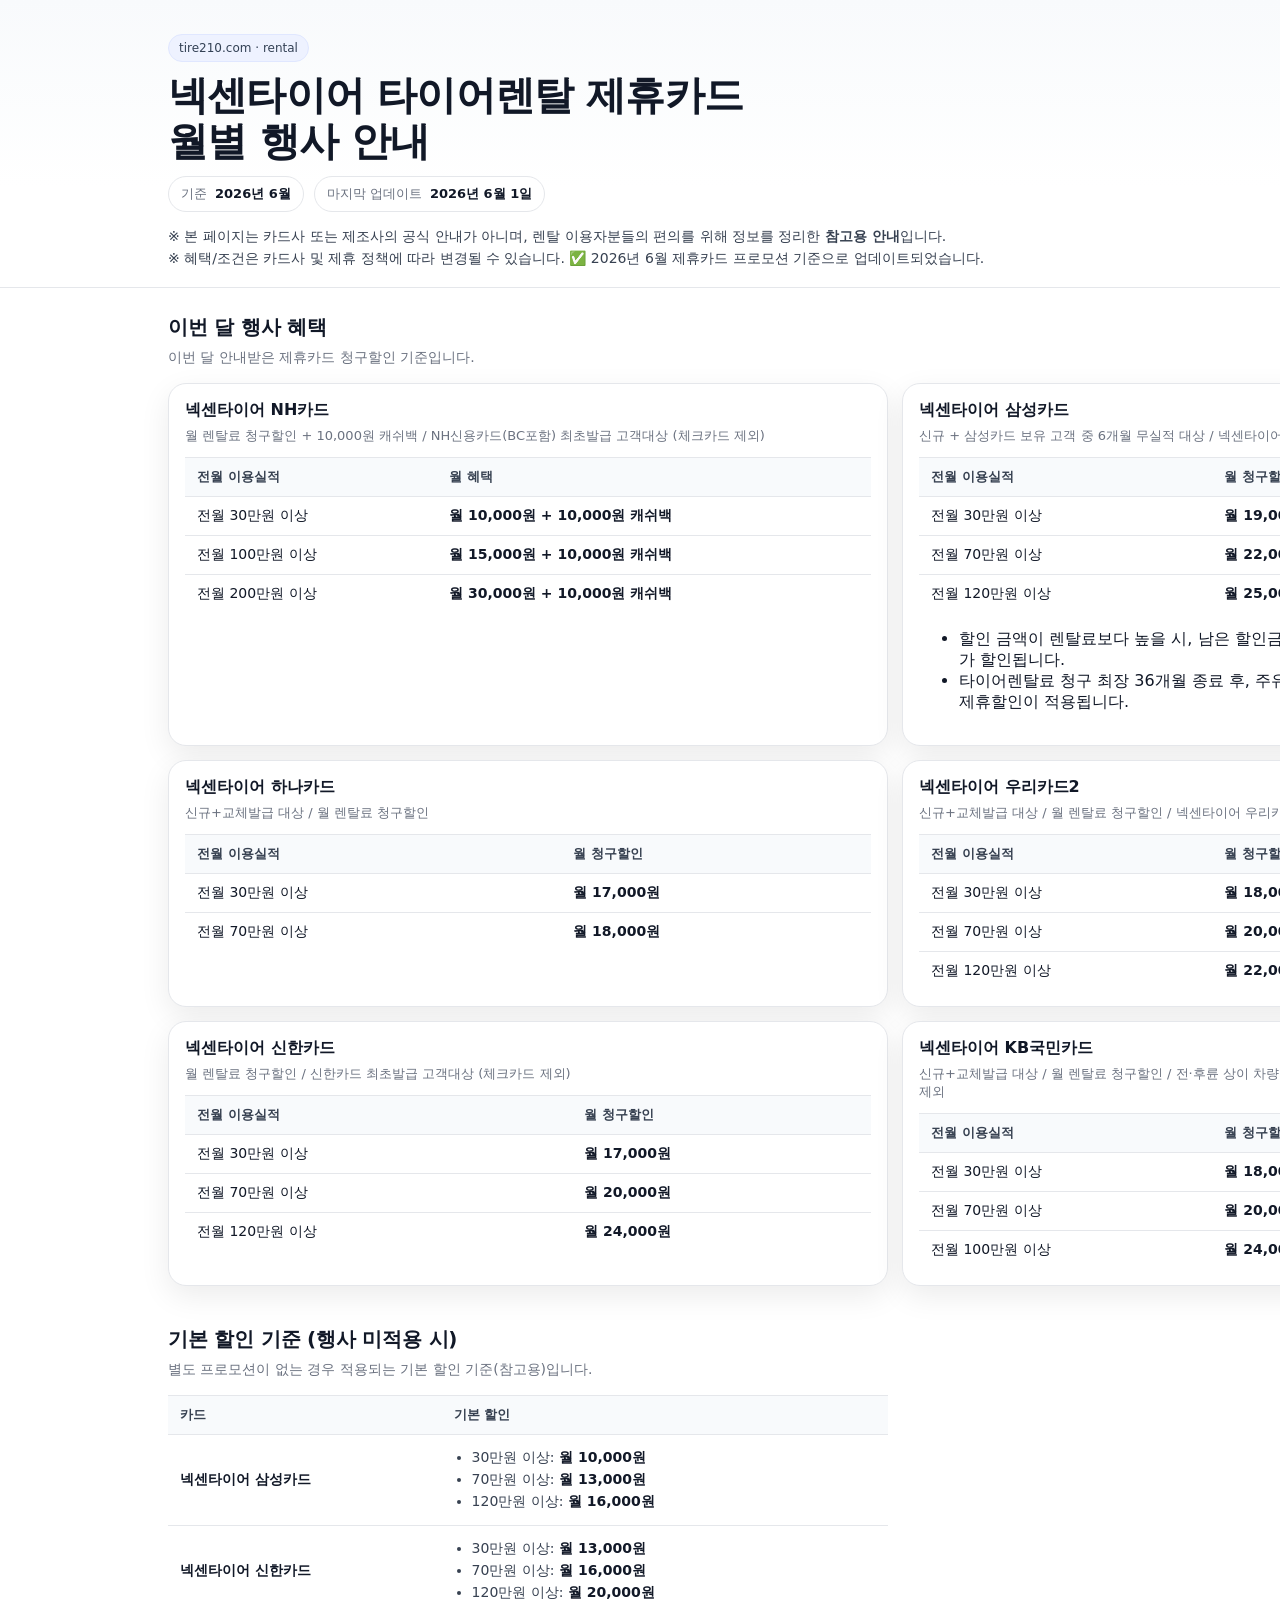
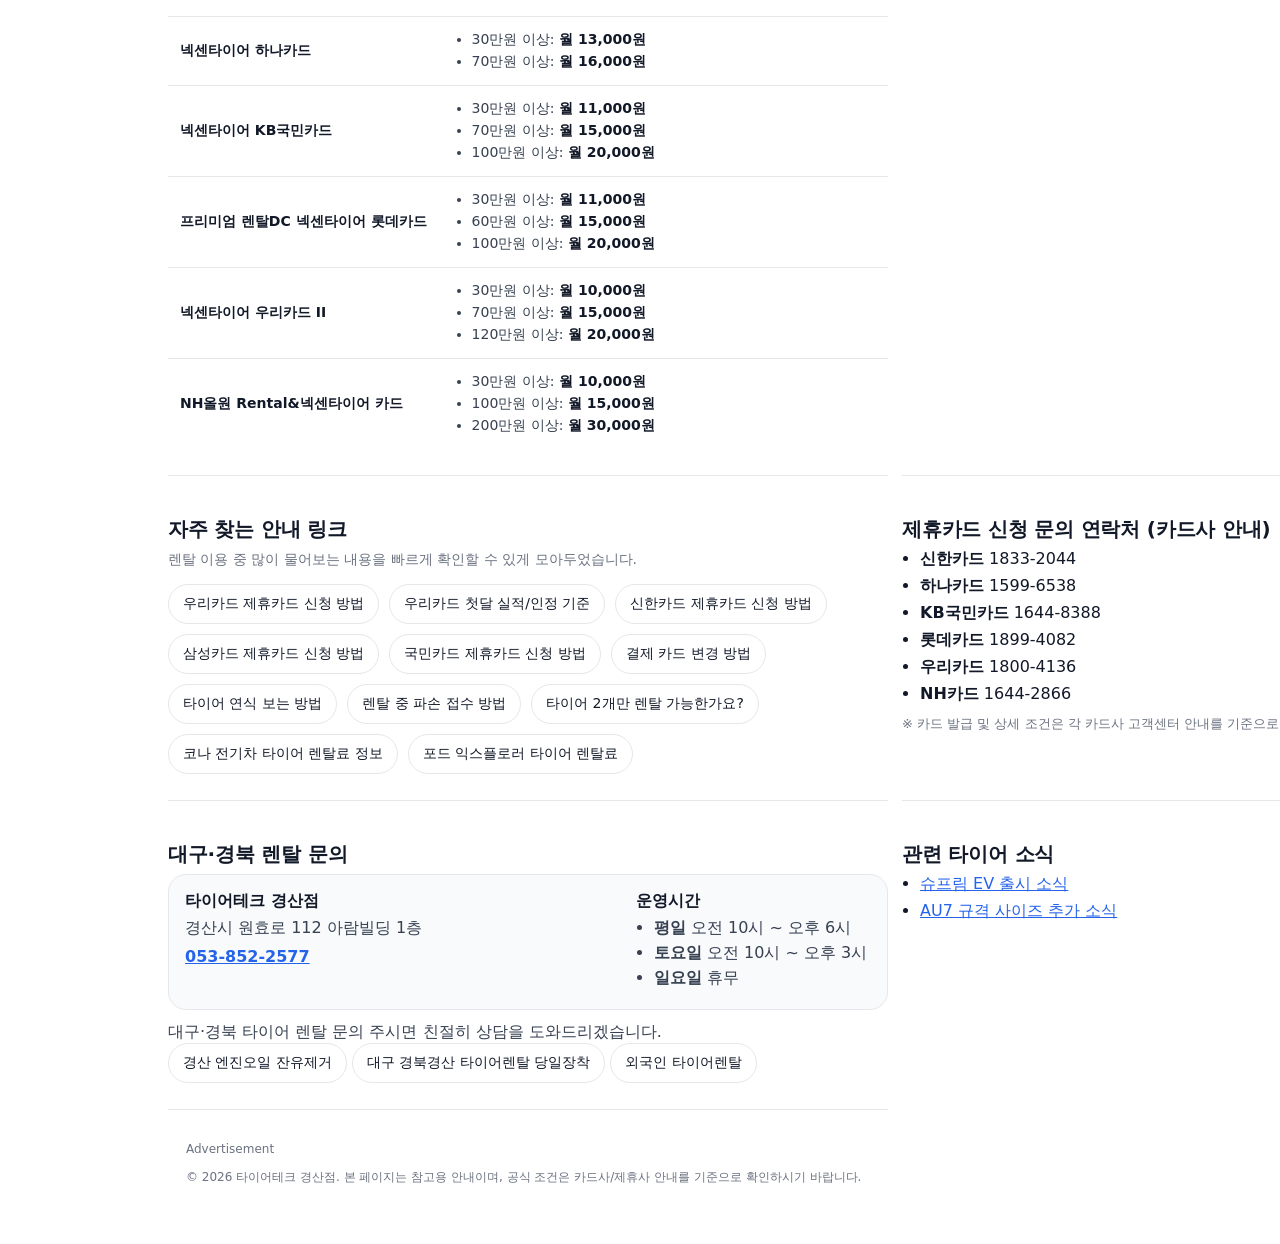
==== index.html @ f88d69aa "Update index.html" ====
<!DOCTYPE html>
<html lang="ko">
<head>
  <meta name="google-site-verification" content="U9WSG5ah-j_e1AuZ030uVY5MtJMrgHYLfVkPCAjlUDU" />
  <meta name="naver-site-verification" content="57c0deefdcdcd3a2f83f164ee9a19f38ba697eea" />
  <meta charset="UTF-8" />
  <meta name="viewport" content="width=device-width, initial-scale=1.0" />
  <title>넥센타이어 렌탈 제휴카드 월별 행사 안내 | 타이어테크 경산점</title>
  <meta name="description" content="2026년 6월 기준 넥센타이어 렌탈 제휴카드 월별 행사 혜택과 기본 할인 기준, 자주 묻는 질문(FAQ) 및 안내 링크를 한 페이지로 정리했습니다. (참고용 안내)" />
  <link rel="canonical" href="https://rental.tire210.com/" />

  <meta name="google-site-verification" content="BtBII3918J1J9BnNiNfjVaPn0QXfIj5xoi1G_8qtFk4" />
  <meta name="naver-site-verification" content="f28f86b7853e4f6704297b86d7def790b41e00e4" />

  <meta property="og:type" content="website" />
  <meta property="og:title" content="넥센타이어 렌탈 제휴카드 월별 행사 안내" />
  <meta property="og:description" content="2026년 6월 기준 행사 혜택 + 기본 할인 기준 + FAQ/가이드 링크" />
  <meta property="og:url" content="https://rental.tire210.com/" />

  <!-- AdSense (load once) -->
  <script async src="https://pagead2.googlesyndication.com/pagead/js/adsbygoogle.js?client=ca-pub-5877272662464948" crossorigin="anonymous"></script>

  <link rel="stylesheet" href="style.css" />
</head>
<body>
  <header class="hero">
    <div class="container">
      <p class="badge">tire210.com · rental</p>
      <h1>넥센타이어 타이어렌탈 제휴카드<br/>월별 행사 안내</h1>

      <div class="meta-row">
        <div class="meta-item"><span>기준</span><strong>2026년 6월</strong></div>
        <div class="meta-item"><span>마지막 업데이트</span><strong>2026년 6월 1일</strong></div>
      </div>

      <p class="notice">
        ※ 본 페이지는 카드사 또는 제조사의 공식 안내가 아니며, 렌탈 이용자분들의 편의를 위해 정보를 정리한 <strong>참고용 안내</strong>입니다.<br/>
        ※ 혜택/조건은 카드사 및 제휴 정책에 따라 변경될 수 있습니다.
        ✅ 2026년 6월 제휴카드 프로모션 기준으로 업데이트되었습니다.
      </p>
    </div>
  </header>

  <main class="container">

    <section class="section">
      <h2>이번 달 행사 혜택</h2>
      <p class="sub">이번 달 안내받은 제휴카드 청구할인 기준입니다.</p>

      <div class="cards">
        <section class="card">
          <h3>넥센타이어 NH카드</h3>
          <div class="meta">월 렌탈료 청구할인 + 10,000원 캐쉬백 / NH신용카드(BC포함) 최초발급 고객대상 (체크카드 제외)</div>
          <div class="table-wrap">
            <table>
              <thead><tr><th>전월 이용실적</th><th>월 혜택</th></tr></thead>
              <tbody>
                <tr><td>전월 30만원 이상</td><td><strong>월 10,000원 + 10,000원 캐쉬백</strong></td></tr>
                <tr><td>전월 100만원 이상</td><td><strong>월 15,000원 + 10,000원 캐쉬백</strong></td></tr>
                <tr><td>전월 200만원 이상</td><td><strong>월 30,000원 + 10,000원 캐쉬백</strong></td></tr>
              </tbody>
            </table>
          </div>
        </section>

        <section class="card">
          <h3>넥센타이어 삼성카드</h3>
          <div class="meta">신규 + 삼성카드 보유 고객 중 6개월 무실적 대상 / 넥센타이어 삼성카드 보유고객 제외</div>
          <div class="table-wrap">
            <table>
              <thead><tr><th>전월 이용실적</th><th>월 청구할인</th></tr></thead>
              <tbody>
                <tr><td>전월 30만원 이상</td><td><strong>월 19,000원</strong></td></tr>
                <tr><td>전월 70만원 이상</td><td><strong>월 22,000원</strong></td></tr>
                <tr><td>전월 120만원 이상</td><td><strong>월 25,000원</strong></td></tr>
              </tbody>
            </table>
          </div>
          <ul class="notes">
            <li>할인 금액이 렌탈료보다 높을 시, 남은 할인금액은 카드대금에서 추가 할인됩니다.</li>
            <li>타이어렌탈료 청구 최장 36개월 종료 후, 주유+LPG/카페이용 금액 제휴할인이 적용됩니다.</li>
          </ul>
        </section>

        <section class="card">
          <h3>넥센타이어 하나카드</h3>
          <div class="meta">신규+교체발급 대상 / 월 렌탈료 청구할인</div>
          <div class="table-wrap">
            <table>
              <thead><tr><th>전월 이용실적</th><th>월 청구할인</th></tr></thead>
              <tbody>
                <tr><td>전월 30만원 이상</td><td><strong>월 17,000원</strong></td></tr>
                <tr><td>전월 70만원 이상</td><td><strong>월 18,000원</strong></td></tr>
              </tbody>
            </table>
          </div>
        </section>

        <section class="card">
          <h3>넥센타이어 우리카드2</h3>
          <div class="meta">신규+교체발급 대상 / 월 렌탈료 청구할인 / 넥센타이어 우리카드2 보유고객 제외</div>
          <div class="table-wrap">
            <table>
              <thead><tr><th>전월 이용실적</th><th>월 청구할인</th></tr></thead>
              <tbody>
                <tr><td>전월 30만원 이상</td><td><strong>월 18,000원</strong></td></tr>
                <tr><td>전월 70만원 이상</td><td><strong>월 20,000원</strong></td></tr>
                <tr><td>전월 120만원 이상</td><td><strong>월 22,000원</strong></td></tr>
              </tbody>
            </table>
          </div>
        </section>

        <section class="card">
          <h3>넥센타이어 신한카드</h3>
          <div class="meta">월 렌탈료 청구할인 / 신한카드 최초발급 고객대상 (체크카드 제외)</div>
          <div class="table-wrap">
            <table>
              <thead><tr><th>전월 이용실적</th><th>월 청구할인</th></tr></thead>
              <tbody>
                <tr><td>전월 30만원 이상</td><td><strong>월 17,000원</strong></td></tr>
                <tr><td>전월 70만원 이상</td><td><strong>월 20,000원</strong></td></tr>
                <tr><td>전월 120만원 이상</td><td><strong>월 24,000원</strong></td></tr>
              </tbody>
            </table>
          </div>
        </section>

        <section class="card">
          <h3>넥센타이어 KB국민카드</h3>
          <div class="meta">신규+교체발급 대상 / 월 렌탈료 청구할인 / 전·후륜 상이 차량 합산 프로모션 할인 적용 제외</div>
          <div class="table-wrap">
            <table>
              <thead><tr><th>전월 이용실적</th><th>월 청구할인</th></tr></thead>
              <tbody>
                <tr><td>전월 30만원 이상</td><td><strong>월 18,000원</strong></td></tr>
                <tr><td>전월 70만원 이상</td><td><strong>월 20,000원</strong></td></tr>
                <tr><td>전월 100만원 이상</td><td><strong>월 24,000원</strong></td></tr>
              </tbody>
            </table>
          </div>
        </section>

    <section class="section">
      <h2>기본 할인 기준 (행사 미적용 시)</h2>
      <p class="sub">별도 프로모션이 없는 경우 적용되는 기본 할인 기준(참고용)입니다.</p>

      <div class="table-wrap">
        <table class="baseline">
          <thead>
            <tr><th style="width:38%">카드</th><th>기본 할인</th></tr>
          </thead>
          <tbody>
            <tr>
              <td class="cardname">넥센타이어 삼성카드</td>
              <td>
                <ul class="mini">
                  <li>30만원 이상: <strong>월 10,000원</strong></li>
                  <li>70만원 이상: <strong>월 13,000원</strong></li>
                  <li>120만원 이상: <strong>월 16,000원</strong></li>
                </ul>
              </td>
            </tr>
            <tr>
              <td class="cardname">넥센타이어 신한카드</td>
              <td>
                <ul class="mini">
                  <li>30만원 이상: <strong>월 13,000원</strong></li><li>70만원 이상: <strong>월 16,000원</strong></li><li>120만원 이상: <strong>월 20,000원</strong></li>
                </ul>
              </td>
            </tr>
            <tr>
              <td class="cardname">넥센타이어 하나카드</td>
              <td>
                <ul class="mini">
                  <li>30만원 이상: <strong>월 13,000원</strong></li><li>70만원 이상: <strong>월 16,000원</strong></li>
                </ul>
              </td>
            </tr>
            <tr>
              <td class="cardname">넥센타이어 KB국민카드</td>
              <td>
                <ul class="mini">
                  <li>30만원 이상: <strong>월 11,000원</strong></li><li>70만원 이상: <strong>월 15,000원</strong></li><li>100만원 이상: <strong>월 20,000원</strong></li>
                </ul>
              </td>
            </tr>
            <tr>
              <td class="cardname">프리미엄 렌탈DC 넥센타이어 롯데카드</td>
              <td>
                <ul class="mini">
                  <li>30만원 이상: <strong>월 11,000원</strong></li><li>60만원 이상: <strong>월 15,000원</strong></li><li>100만원 이상: <strong>월 20,000원</strong></li>
                </ul>
              </td>
            </tr>
            <tr>
              <td class="cardname">넥센타이어 우리카드 II</td>
              <td>
                <ul class="mini">
                  <li>30만원 이상: <strong>월 10,000원</strong></li><li>70만원 이상: <strong>월 15,000원</strong></li><li>120만원 이상: <strong>월 20,000원</strong></li>
                </ul>
              </td>
            </tr>
            <tr>
              <td class="cardname">NH올원 Rental&넥센타이어 카드</td>
              <td>
                <ul class="mini">
                  <li>30만원 이상: <strong>월 10,000원</strong></li><li>100만원 이상: <strong>월 15,000원</strong></li><li>200만원 이상: <strong>월 30,000원</strong></li>
                </ul>
              </td>
            </tr>
          </tbody>
        </table>
      </div>
    </section>

    <!-- Mid-page Ad -->
    <section class="section ad-section" aria-label="advertisement">
      <ins class="adsbygoogle"
        style="display:block"
        data-ad-client="ca-pub-5877272662464948"
        data-ad-slot="8255719334"
        data-ad-format="auto"
        data-full-width-responsive="true"></ins>
    </section>

    <section class="section">
      <h2>자주 찾는 안내 링크</h2>
      <p class="sub">렌탈 이용 중 많이 물어보는 내용을 빠르게 확인할 수 있게 모아두었습니다.</p>
      <div class="btns">
        <a class="btn" href="https://tire210.com/5518" target="_blank" rel="noopener noreferrer">우리카드 제휴카드 신청 방법</a>
        <a class="btn" href="https://tiretech.tistory.com/265" target="_blank" rel="noopener noreferrer">우리카드 첫달 실적/인정 기준</a>
        <a class="btn" href="https://tire210.com/5274" target="_blank" rel="noopener noreferrer">신한카드 제휴카드 신청 방법</a>
        <a class="btn" href="https://blog.naver.com/cylony/224237041107" target="_blank" rel="noopener noreferrer">삼성카드 제휴카드 신청 방법</a>
        <a class="btn" href="https://blog.naver.com/cylony/224177169740" target="_blank" rel="noopener noreferrer">국민카드 제휴카드 신청 방법</a>
        <a class="btn" href="https://2454518.com/%eb%84%a5%ec%84%bc-%ed%83%80%ec%9d%b4%ec%96%b4%eb%a0%8c%ed%83%88-%ea%b2%b0%ec%a0%9c-%ec%b9%b4%eb%93%9c-%eb%b3%80%ea%b2%bd%ed%95%98%eb%8a%94-%eb%b0%a9%eb%b2%95/" target="_blank" rel="noopener noreferrer">결제 카드 변경 방법</a>
        <a class="btn" href="https://tire210.com/3862" target="_blank" rel="noopener noreferrer">타이어 연식 보는 방법</a>
        <a class="btn" href="https://tire210.com/2667" target="_blank" rel="noopener noreferrer">렌탈 중 파손 접수 방법</a>
        <a class="btn" href="https://tire210.com/3295" target="_blank" rel="noopener noreferrer">타이어 2개만 렌탈 가능한가요?</a>
        <a class="btn" href="https://tiretech.tistory.com/417" target="_blank" rel="noopener noreferrer">코나 전기차 타이어 렌탈료 정보</a>
        <a class="btn" href="https://2454518.com/ford-explorer-20inch-tire-255-50r20/" target="_blank" rel="noopener noreferrer">포드 익스플로러 타이어 렌탈료</a>
      </div>
    </section>

    <section class="section">
      <h2>제휴카드 신청 문의 연락처 (카드사 안내)</h2>
      <ul class="contacts">
        <li><strong>신한카드</strong> 1833-2044</li>
        <li><strong>하나카드</strong> 1599-6538</li>
        <li><strong>KB국민카드</strong> 1644-8388</li>
        <li><strong>롯데카드</strong> 1899-4082</li>
        <li><strong>우리카드</strong> 1800-4136</li>
        <li><strong>NH카드</strong> 1644-2866</li>
      </ul>
      <p class="muted">※ 카드 발급 및 상세 조건은 각 카드사 고객센터 안내를 기준으로 확인해주세요.</p>
    </section>

    <section class="section store">
      <h2>대구·경북 렌탈 문의</h2>
      <div class="storebox">
        <div>
          <div class="storename">타이어테크 경산점</div>
          <div class="storeaddr">경산시 원효로 112 아람빌딩 1층</div>
          <div class="storephone"><a href="tel:0538522577">053-852-2577</a></div>
        </div>
        <div class="hours">
          <div class="hours-title">운영시간</div>
          <ul>
            <li><strong>평일</strong> 오전 10시 ~ 오후 6시</li><li><strong>토요일</strong> 오전 10시 ~ 오후 3시</li><li><strong>일요일</strong> 휴무</li>
          </ul>
        </div>
      </div>
      <p class="feel">대구·경북 타이어 렌탈 문의 주시면 친절히 상담을 도와드리겠습니다.</p>
      <a class="btn" href="https://2454518.com/gyeongsan-engine-oil-suction/" target="_blank" rel="noopener noreferrer">경산 엔진오일 잔유제거</a>
      <a class="btn" href="https://daegu-gyeongsan-tire-rental.vercel.app/" target="_blank" rel="noopener noreferrer">대구 경북경산 타이어렌탈 당일장착</a>
      <a class="btn" href="https://gyeongsan-tire-rental-39fvxk71e-mazeverses-projects.vercel.app/" target="_blank" rel="noopener noreferrer">외국인 타이어렌탈</a>
    </section>

    <section class="section">
      <h2>관련 타이어 소식</h2>
      <ul class="related">
        <li><a href="https://tire210.com/5568" target="_blank" rel="noopener noreferrer">슈프림 EV 출시 소식</a></li>
        <li><a href="https://tire210.com/5539" target="_blank" rel="noopener noreferrer">AU7 규격 사이즈 추가 소식</a></li>
      </ul>
    </section>

    <!-- Bottom Ad (last) -->
    <footer class="footer">
      <div class="container">
        <div class="ad-label">Advertisement</div>
        <ins class="adsbygoogle"
          style="display:block"
          data-ad-client="ca-pub-5877272662464948"
          data-ad-slot="8255719334"
          data-ad-format="auto"
          data-full-width-responsive="true"></ins>

        <p class="fineprint">
          © 2026 타이어테크 경산점. 본 페이지는 참고용 안내이며, 공식 조건은 카드사/제휴사 안내를 기준으로 확인하시기 바랍니다.
        </p>
      </div>
    </footer>

  </main>

  <script src="script.js"></script>
  <script>
    // Initialize AdSense units after the DOM is ready
    window.addEventListener('load', function(){
      try {
        (adsbygoogle = window.adsbygoogle || []).push({});
        (adsbygoogle = window.adsbygoogle || []).push({});
      } catch (e) {}
    });
  </script>
</body>
</html>
---- style.css ----
:root{
  --bg:#ffffff;
  --text:#111827;
  --muted:#6b7280;
  --card:#ffffff;
  --line:#e5e7eb;
  --accent:#2563eb;
  --soft:#f8fafc;
  --shadow: 0 10px 30px rgba(0,0,0,.08);
  --radius:18px;
  --max: 980px;
}

*{box-sizing:border-box}
html,body{margin:0;padding:0;font-family:system-ui,-apple-system,Segoe UI,Roboto,Noto Sans KR,Apple SD Gothic Neo,"Malgun Gothic",sans-serif;color:var(--text);background:var(--bg);}
a{color:inherit}
.container{max-width:var(--max);margin:0 auto;padding:0 18px;}

.hero{
  background:linear-gradient(180deg, #f8fafc 0%, #ffffff 65%);
  border-bottom:1px solid var(--line);
  padding:34px 0 18px;
}
.badge{
  display:inline-block;
  font-size:12px;
  color:#334155;
  background:#eef2ff;
  border:1px solid #e0e7ff;
  padding:6px 10px;
  border-radius:999px;
  margin:0 0 10px;
}
.hero h1{
  margin:0 0 12px;
  line-height:1.15;
  font-size:34px;
  letter-spacing:-.02em;
}
.meta-row{
  display:flex; gap:10px; flex-wrap:wrap;
  margin:8px 0 14px;
}
.meta-item{
  background:#fff;
  border:1px solid var(--line);
  border-radius:999px;
  padding:8px 12px;
  font-size:13px;
  display:flex; gap:8px; align-items:center;
}
.meta-item span{color:var(--muted)}
.notice{
  margin:0;
  color:#374151;
  font-size:14px;
  line-height:1.55;
}

.section{padding:26px 0;border-bottom:1px solid var(--line);}
.section:last-of-type{border-bottom:none}
h2{margin:0 0 6px;font-size:20px;letter-spacing:-.01em}
.sub{margin:0 0 14px;color:var(--muted);font-size:14px;line-height:1.55}

.cards{display:grid;grid-template-columns:1fr;gap:14px}
.card{
  background:var(--card);
  border:1px solid var(--line);
  border-radius:var(--radius);
  padding:16px;
  box-shadow: var(--shadow);
}
.card h3{margin:0 0 6px;font-size:16px}
.meta{color:var(--muted);font-size:13px;margin-bottom:12px}
.table-wrap{overflow:auto}
table{
  width:100%;
  border-collapse:separate;
  border-spacing:0;
  min-width:520px;
}
thead th{
  text-align:left;
  font-size:13px;
  color:#374151;
  background:var(--soft);
  border-top:1px solid var(--line);
  border-bottom:1px solid var(--line);
  padding:10px 12px;
}
tbody td{
  padding:10px 12px;
  border-bottom:1px solid var(--line);
  font-size:14px;
}
tbody tr:last-child td{border-bottom:none}
.baseline{min-width:720px}
.cardname{font-weight:600}
.mini{margin:0;padding-left:18px}
.mini li{margin:4px 0;color:#374151}
.mini strong{color:#111827}

.btns{display:flex;flex-wrap:wrap;gap:10px}
.btn{
  display:inline-flex;
  align-items:center;
  justify-content:center;
  text-decoration:none;
  padding:10px 14px;
  border:1px solid var(--line);
  border-radius:999px;
  background:#fff;
  font-size:14px;
  transition:transform .05s ease, box-shadow .15s ease, border-color .15s ease;
}
.btn:hover{
  border-color:#cbd5e1;
  box-shadow:0 8px 20px rgba(0,0,0,.06);
}
.btn:active{transform:translateY(1px)}

.contacts{margin:0;padding-left:18px}
.contacts li{margin:6px 0;color:#111827}
.muted{color:var(--muted);font-size:13px;margin-top:10px}

.storebox{
  display:grid;
  grid-template-columns: 1.3fr .7fr;
  gap:14px;
  background:var(--soft);
  border:1px solid var(--line);
  border-radius:var(--radius);
  padding:16px;
}
.storename{font-weight:800;font-size:16px;margin-bottom:6px}
.storeaddr{color:#374151;margin-bottom:8px}
.storephone a{color:var(--accent);font-weight:700}
.hours-title{font-weight:700;margin-bottom:6px}
.hours ul{margin:0;padding-left:18px}
.hours li{margin:4px 0;color:#374151}
.feel{margin:12px 0 0;color:#374151}

.related{margin:0;padding-left:18px}
.related li{margin:6px 0}
.related a{color:var(--accent)}

.ad-section{
  padding:18px 0;
  border-bottom:1px solid var(--line);
}
.footer{
  padding:18px 0 32px;
}
.ad-label{
  color:var(--muted);
  font-size:12px;
  margin-bottom:10px;
}
.fineprint{
  margin:12px 0 0;
  color:var(--muted);
  font-size:12px;
  line-height:1.5;
}

@media (min-width: 860px){
  .cards{grid-template-columns:1fr 1fr}
  .hero h1{font-size:40px}
}
@media (max-width: 600px){
  table{min-width:0}
  .baseline{min-width:0}
  .storebox{grid-template-columns:1fr}
  .btn{width:100%}
}
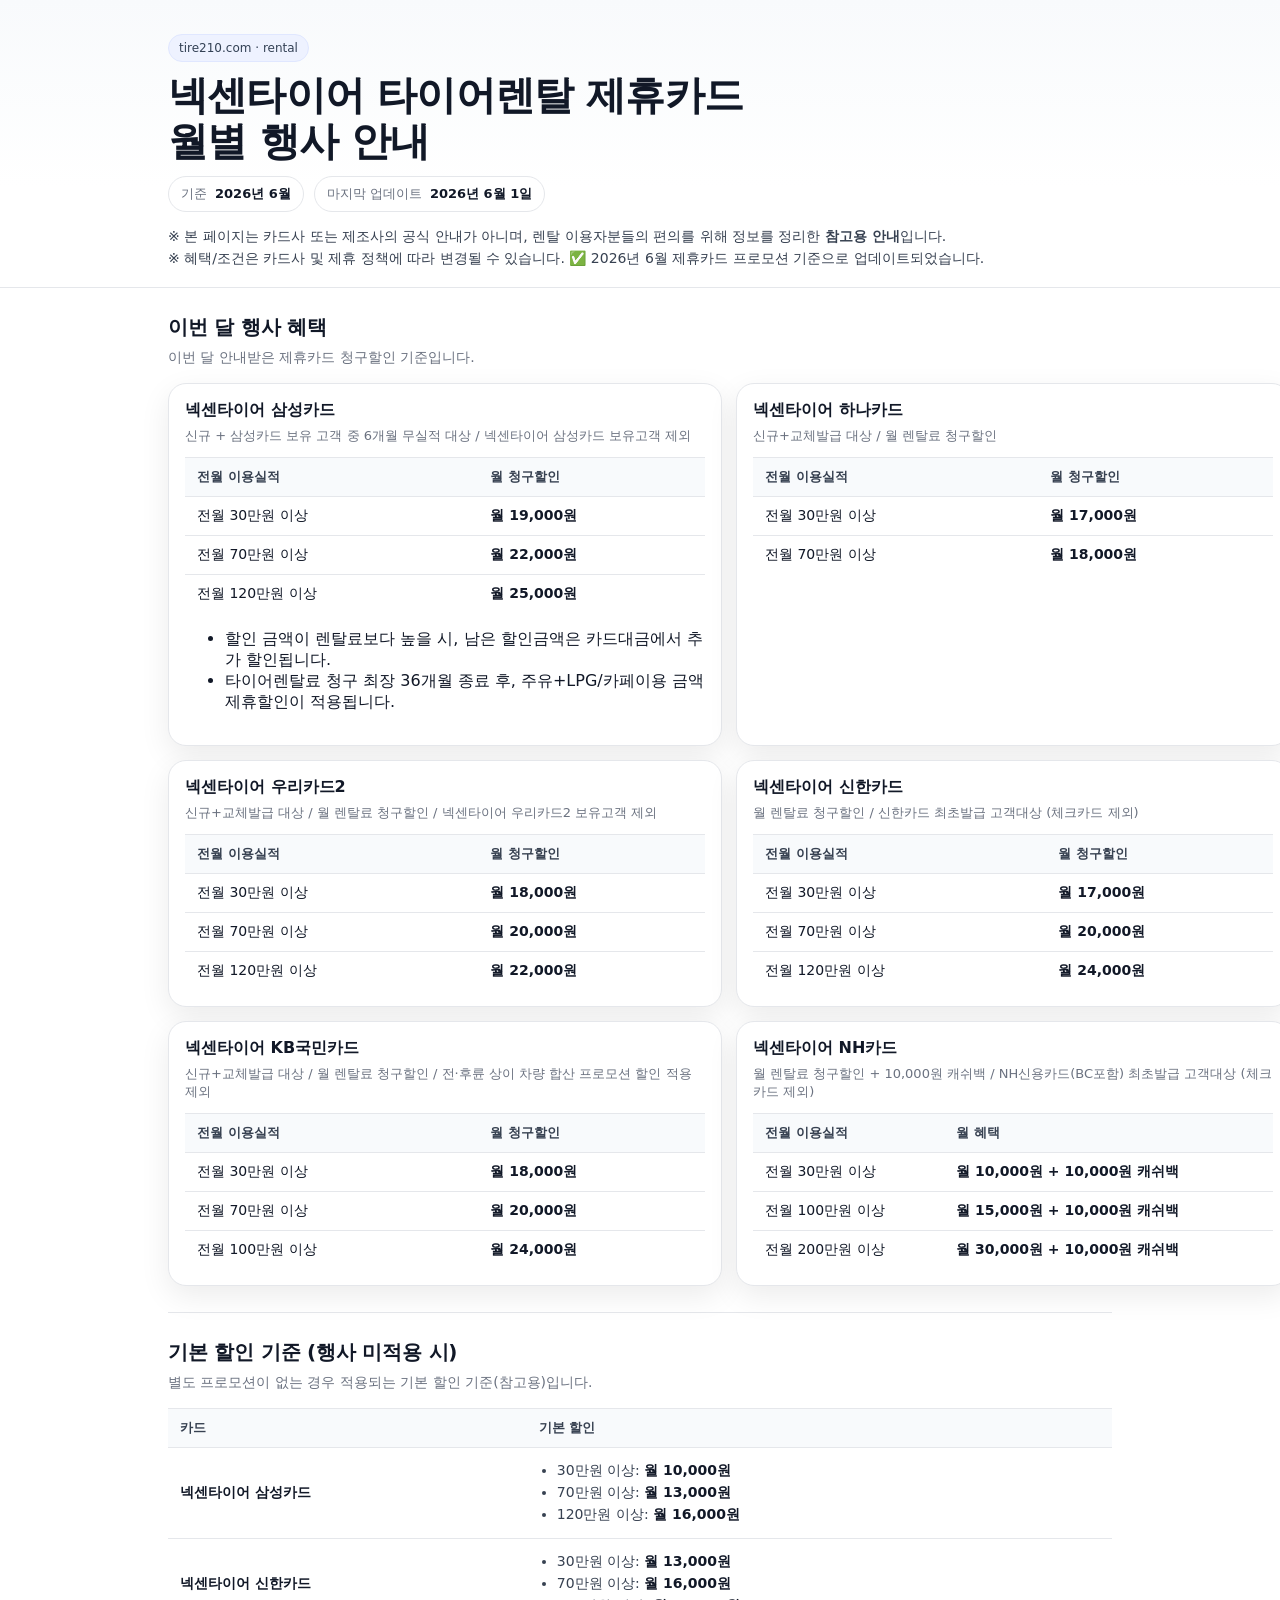
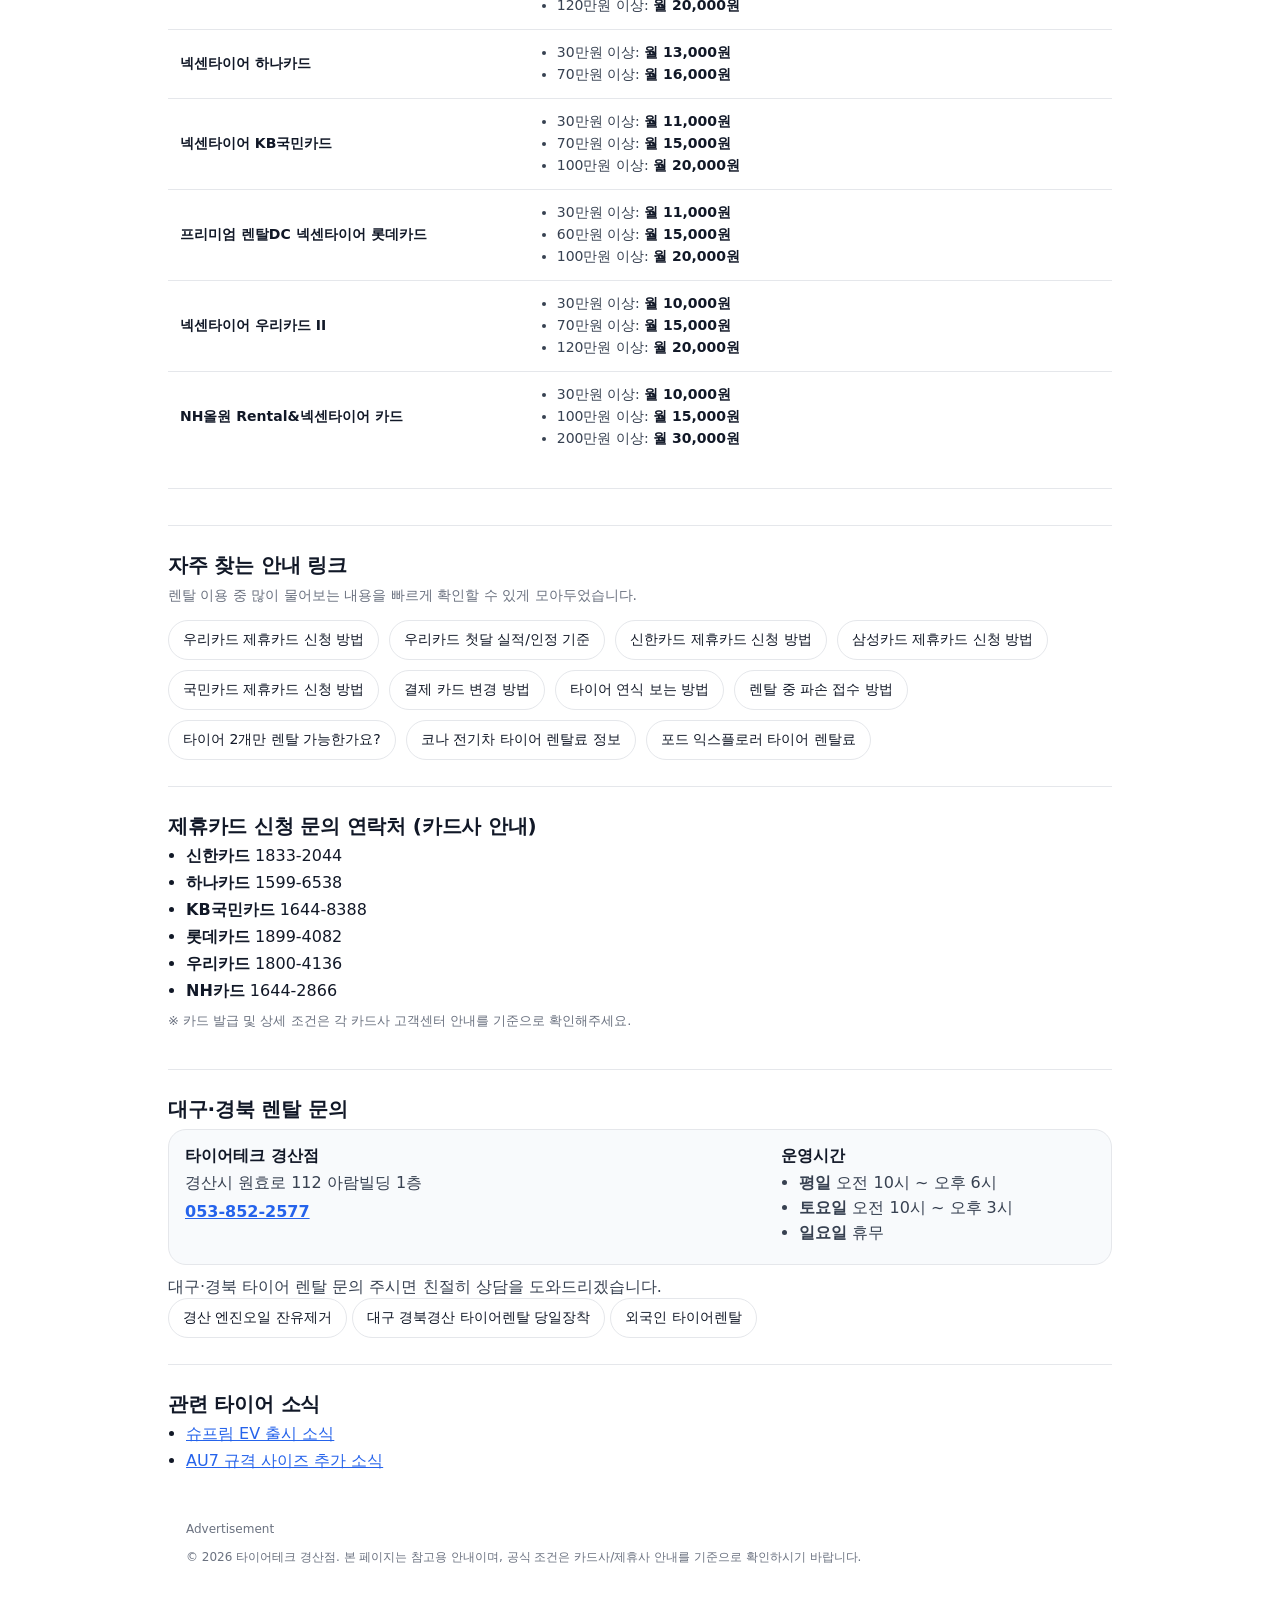
==== commit 95a22907: "Update index.html" ====
--- a/index.html
+++ b/index.html
@@ -1,3 +1,4 @@
+
 <!DOCTYPE html>
 <html lang="ko">
 <head>
@@ -5,6 +6,7 @@
   <meta name="naver-site-verification" content="57c0deefdcdcd3a2f83f164ee9a19f38ba697eea" />
   <meta charset="UTF-8" />
   <meta name="viewport" content="width=device-width, initial-scale=1.0" />
+
   <title>넥센타이어 렌탈 제휴카드 월별 행사 안내 | 타이어테크 경산점</title>
   <meta name="description" content="2026년 6월 기준 넥센타이어 렌탈 제휴카드 월별 행사 혜택과 기본 할인 기준, 자주 묻는 질문(FAQ) 및 안내 링크를 한 페이지로 정리했습니다. (참고용 안내)" />
   <link rel="canonical" href="https://rental.tire210.com/" />
@@ -21,7 +23,18 @@
   <script async src="https://pagead2.googlesyndication.com/pagead/js/adsbygoogle.js?client=ca-pub-5877272662464948" crossorigin="anonymous"></script>
 
   <link rel="stylesheet" href="style.css" />
+
+  <style>
+    .cards {
+      align-items: stretch;
+    }
+    .card {
+      height: 100%;
+      box-sizing: border-box;
+    }
+  </style>
 </head>
+
 <body>
   <header class="hero">
     <div class="container">
@@ -48,20 +61,6 @@
       <p class="sub">이번 달 안내받은 제휴카드 청구할인 기준입니다.</p>
 
       <div class="cards">
-        <section class="card">
-          <h3>넥센타이어 NH카드</h3>
-          <div class="meta">월 렌탈료 청구할인 + 10,000원 캐쉬백 / NH신용카드(BC포함) 최초발급 고객대상 (체크카드 제외)</div>
-          <div class="table-wrap">
-            <table>
-              <thead><tr><th>전월 이용실적</th><th>월 혜택</th></tr></thead>
-              <tbody>
-                <tr><td>전월 30만원 이상</td><td><strong>월 10,000원 + 10,000원 캐쉬백</strong></td></tr>
-                <tr><td>전월 100만원 이상</td><td><strong>월 15,000원 + 10,000원 캐쉬백</strong></td></tr>
-                <tr><td>전월 200만원 이상</td><td><strong>월 30,000원 + 10,000원 캐쉬백</strong></td></tr>
-              </tbody>
-            </table>
-          </div>
-        </section>
 
         <section class="card">
           <h3>넥센타이어 삼성카드</h3>
@@ -140,6 +139,24 @@
             </table>
           </div>
         </section>
+
+        <section class="card">
+          <h3>넥센타이어 NH카드</h3>
+          <div class="meta">월 렌탈료 청구할인 + 10,000원 캐쉬백 / NH신용카드(BC포함) 최초발급 고객대상 (체크카드 제외)</div>
+          <div class="table-wrap">
+            <table>
+              <thead><tr><th>전월 이용실적</th><th>월 혜택</th></tr></thead>
+              <tbody>
+                <tr><td>전월 30만원 이상</td><td><strong>월 10,000원 + 10,000원 캐쉬백</strong></td></tr>
+                <tr><td>전월 100만원 이상</td><td><strong>월 15,000원 + 10,000원 캐쉬백</strong></td></tr>
+                <tr><td>전월 200만원 이상</td><td><strong>월 30,000원 + 10,000원 캐쉬백</strong></td></tr>
+              </tbody>
+            </table>
+          </div>
+        </section>
+
+      </div>
+    </section>
 
     <section class="section">
       <h2>기본 할인 기준 (행사 미적용 시)</h2>
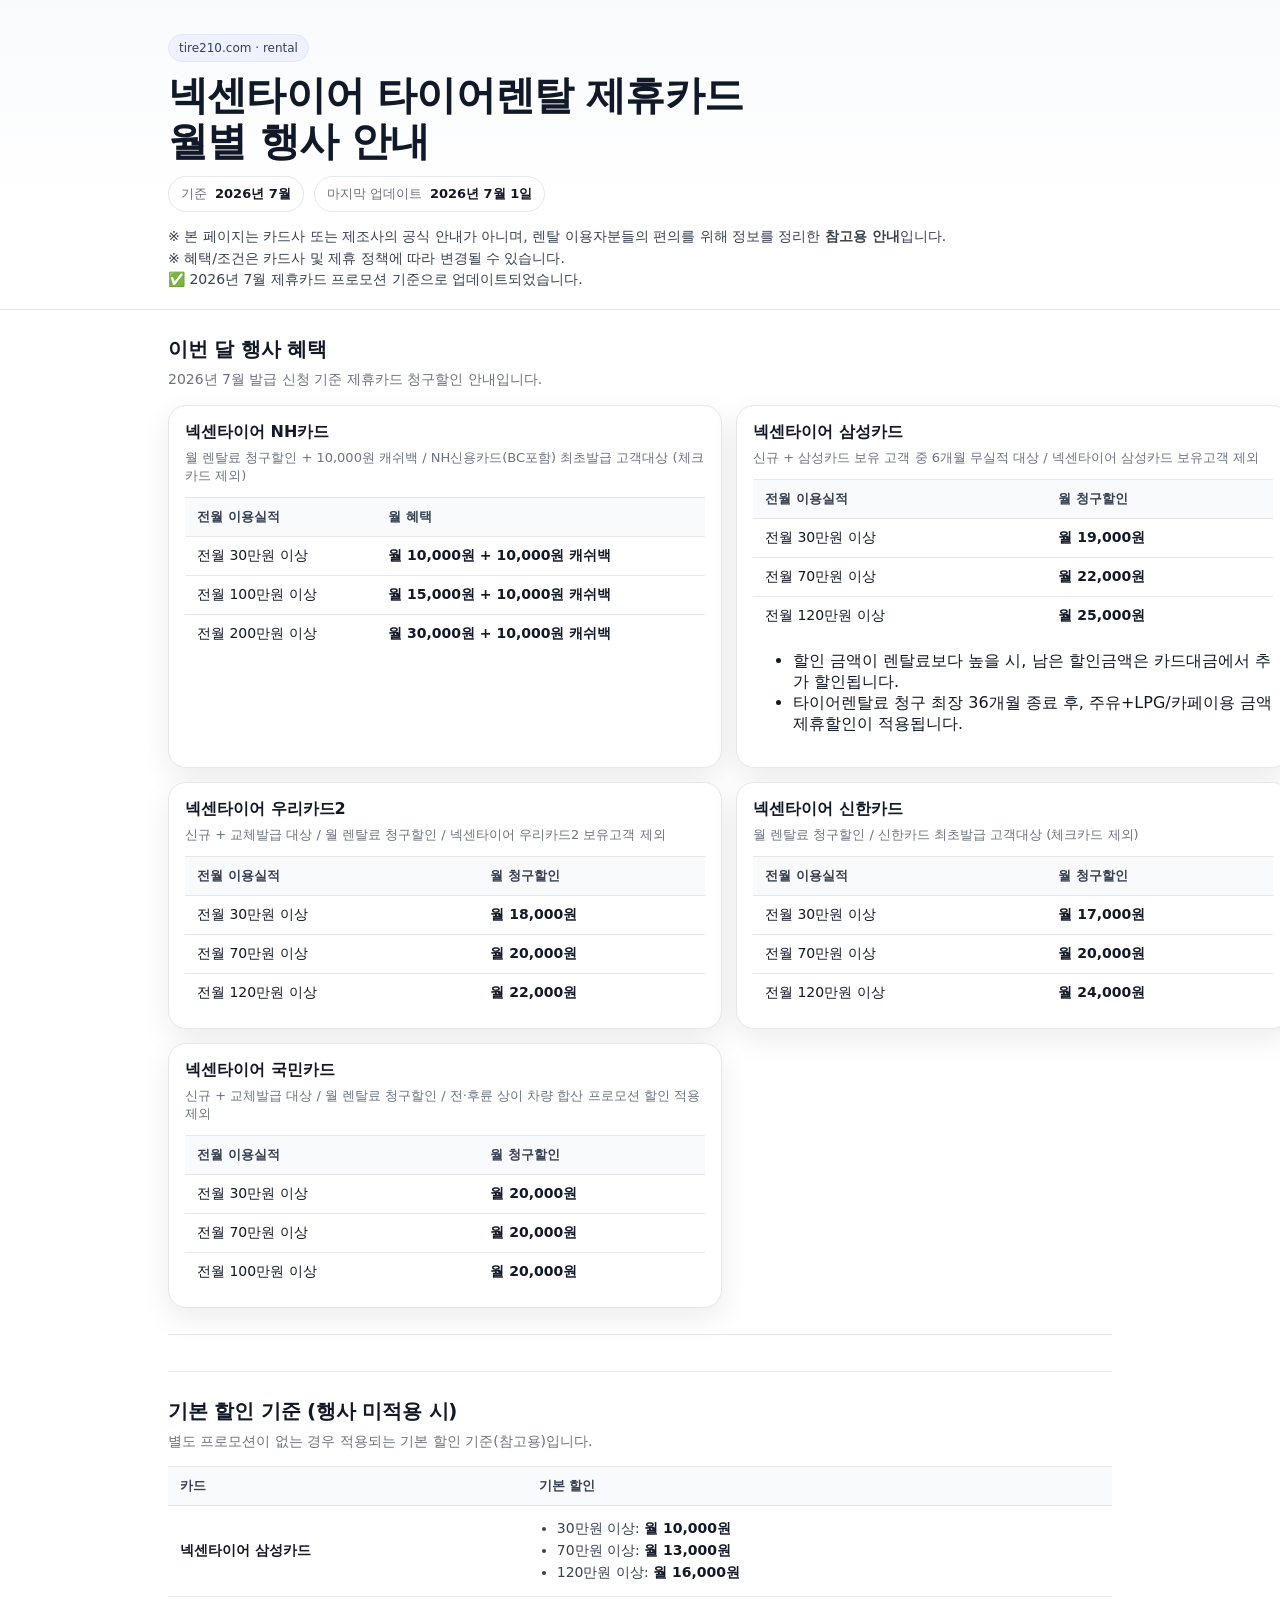
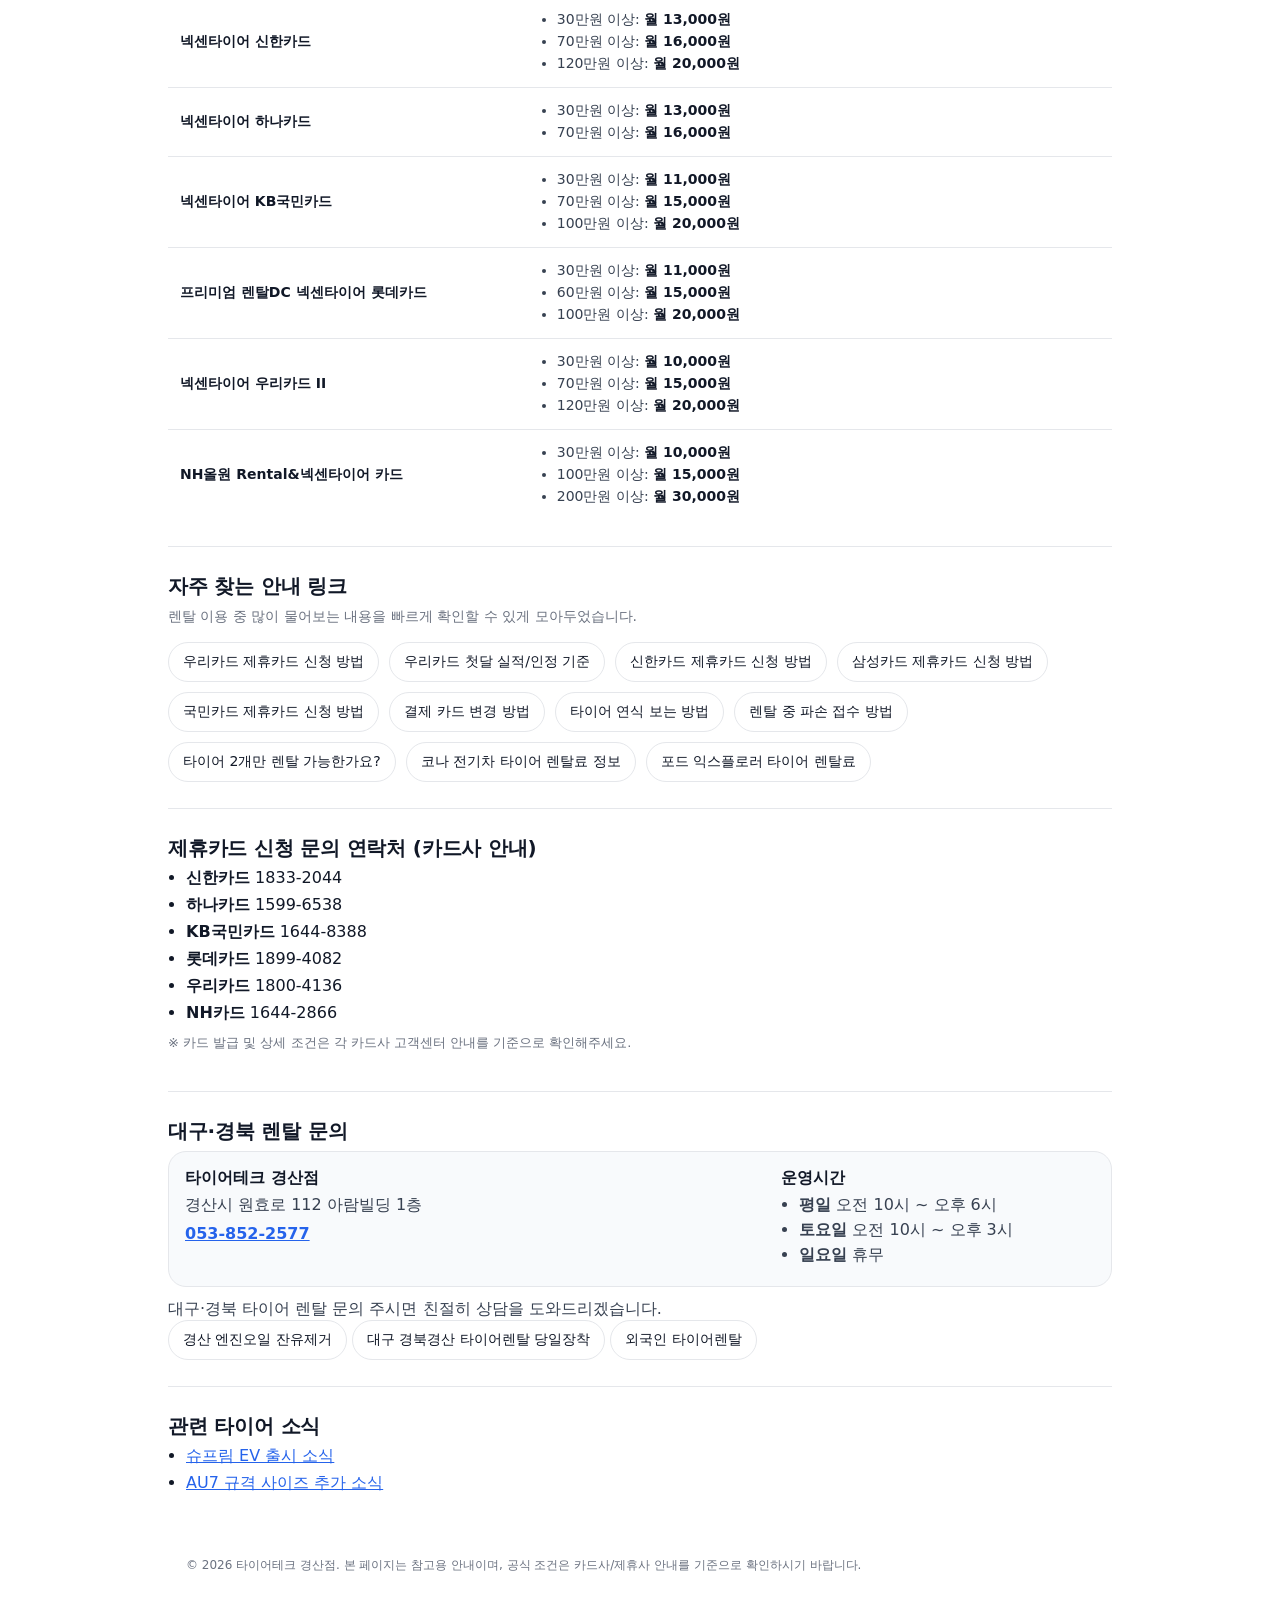
==== commit 84b3f704: "Update index.html" ====
--- a/index.html
+++ b/index.html
@@ -1,4 +1,3 @@
-
 <!DOCTYPE html>
 <html lang="ko">
 <head>
@@ -8,7 +7,7 @@
   <meta name="viewport" content="width=device-width, initial-scale=1.0" />
 
   <title>넥센타이어 렌탈 제휴카드 월별 행사 안내 | 타이어테크 경산점</title>
-  <meta name="description" content="2026년 6월 기준 넥센타이어 렌탈 제휴카드 월별 행사 혜택과 기본 할인 기준, 자주 묻는 질문(FAQ) 및 안내 링크를 한 페이지로 정리했습니다. (참고용 안내)" />
+  <meta name="description" content="2026년 7월 기준 넥센타이어 렌탈 제휴카드 월별 행사 혜택과 기본 할인 기준, 자주 묻는 질문 및 안내 링크를 한 페이지로 정리했습니다.">
   <link rel="canonical" href="https://rental.tire210.com/" />
 
   <meta name="google-site-verification" content="BtBII3918J1J9BnNiNfjVaPn0QXfIj5xoi1G_8qtFk4" />
@@ -16,18 +15,17 @@
 
   <meta property="og:type" content="website" />
   <meta property="og:title" content="넥센타이어 렌탈 제휴카드 월별 행사 안내" />
-  <meta property="og:description" content="2026년 6월 기준 행사 혜택 + 기본 할인 기준 + FAQ/가이드 링크" />
+  <meta property="og:description" content="2026년 7월 기준 행사 혜택 + 기본 할인 기준 + FAQ/가이드 링크" />
   <meta property="og:url" content="https://rental.tire210.com/" />
 
-  <!-- AdSense (load once) -->
-  <script async src="https://pagead2.googlesyndication.com/pagead/js/adsbygoogle.js?client=ca-pub-5877272662464948" crossorigin="anonymous"></script>
+  <!-- AdSense -->
+  <script async src="https://pagead2.googlesyndication.com/pagead/js/adsbygoogle.js?client=ca-pub-5877272662464948"
+    crossorigin="anonymous"></script>
 
   <link rel="stylesheet" href="style.css" />
 
   <style>
-    .cards {
-      align-items: stretch;
-    }
+    .cards { align-items: stretch; }
     .card {
       height: 100%;
       box-sizing: border-box;
@@ -42,14 +40,14 @@
       <h1>넥센타이어 타이어렌탈 제휴카드<br/>월별 행사 안내</h1>
 
       <div class="meta-row">
-        <div class="meta-item"><span>기준</span><strong>2026년 6월</strong></div>
-        <div class="meta-item"><span>마지막 업데이트</span><strong>2026년 6월 1일</strong></div>
+        <div class="meta-item"><span>기준</span><strong>2026년 7월</strong></div>
+        <div class="meta-item"><span>마지막 업데이트</span><strong>2026년 7월 1일</strong></div>
       </div>
 
       <p class="notice">
         ※ 본 페이지는 카드사 또는 제조사의 공식 안내가 아니며, 렌탈 이용자분들의 편의를 위해 정보를 정리한 <strong>참고용 안내</strong>입니다.<br/>
-        ※ 혜택/조건은 카드사 및 제휴 정책에 따라 변경될 수 있습니다.
-        ✅ 2026년 6월 제휴카드 프로모션 기준으로 업데이트되었습니다.
+        ※ 혜택/조건은 카드사 및 제휴 정책에 따라 변경될 수 있습니다.<br/>
+        ✅ 2026년 7월 제휴카드 프로모션 기준으로 업데이트되었습니다.
       </p>
     </div>
   </header>
@@ -58,9 +56,24 @@
 
     <section class="section">
       <h2>이번 달 행사 혜택</h2>
-      <p class="sub">이번 달 안내받은 제휴카드 청구할인 기준입니다.</p>
+      <p class="sub">2026년 7월 발급 신청 기준 제휴카드 청구할인 안내입니다.</p>
 
       <div class="cards">
+
+        <section class="card">
+          <h3>넥센타이어 NH카드</h3>
+          <div class="meta">월 렌탈료 청구할인 + 10,000원 캐쉬백 / NH신용카드(BC포함) 최초발급 고객대상 (체크카드 제외)</div>
+          <div class="table-wrap">
+            <table>
+              <thead><tr><th>전월 이용실적</th><th>월 혜택</th></tr></thead>
+              <tbody>
+                <tr><td>전월 30만원 이상</td><td><strong>월 10,000원 + 10,000원 캐쉬백</strong></td></tr>
+                <tr><td>전월 100만원 이상</td><td><strong>월 15,000원 + 10,000원 캐쉬백</strong></td></tr>
+                <tr><td>전월 200만원 이상</td><td><strong>월 30,000원 + 10,000원 캐쉬백</strong></td></tr>
+              </tbody>
+            </table>
+          </div>
+        </section>
 
         <section class="card">
           <h3>넥센타이어 삼성카드</h3>
@@ -82,22 +95,8 @@
         </section>
 
         <section class="card">
-          <h3>넥센타이어 하나카드</h3>
-          <div class="meta">신규+교체발급 대상 / 월 렌탈료 청구할인</div>
-          <div class="table-wrap">
-            <table>
-              <thead><tr><th>전월 이용실적</th><th>월 청구할인</th></tr></thead>
-              <tbody>
-                <tr><td>전월 30만원 이상</td><td><strong>월 17,000원</strong></td></tr>
-                <tr><td>전월 70만원 이상</td><td><strong>월 18,000원</strong></td></tr>
-              </tbody>
-            </table>
-          </div>
-        </section>
-
-        <section class="card">
           <h3>넥센타이어 우리카드2</h3>
-          <div class="meta">신규+교체발급 대상 / 월 렌탈료 청구할인 / 넥센타이어 우리카드2 보유고객 제외</div>
+          <div class="meta">신규 + 교체발급 대상 / 월 렌탈료 청구할인 / 넥센타이어 우리카드2 보유고객 제외</div>
           <div class="table-wrap">
             <table>
               <thead><tr><th>전월 이용실적</th><th>월 청구할인</th></tr></thead>
@@ -126,36 +125,34 @@
         </section>
 
         <section class="card">
-          <h3>넥센타이어 KB국민카드</h3>
-          <div class="meta">신규+교체발급 대상 / 월 렌탈료 청구할인 / 전·후륜 상이 차량 합산 프로모션 할인 적용 제외</div>
+          <h3>넥센타이어 국민카드</h3>
+          <div class="meta">신규 + 교체발급 대상 / 월 렌탈료 청구할인 / 전·후륜 상이 차량 합산 프로모션 할인 적용 제외</div>
           <div class="table-wrap">
             <table>
               <thead><tr><th>전월 이용실적</th><th>월 청구할인</th></tr></thead>
               <tbody>
-                <tr><td>전월 30만원 이상</td><td><strong>월 18,000원</strong></td></tr>
+                <tr><td>전월 30만원 이상</td><td><strong>월 20,000원</strong></td></tr>
                 <tr><td>전월 70만원 이상</td><td><strong>월 20,000원</strong></td></tr>
-                <tr><td>전월 100만원 이상</td><td><strong>월 24,000원</strong></td></tr>
-              </tbody>
-            </table>
-          </div>
-        </section>
-
-        <section class="card">
-          <h3>넥센타이어 NH카드</h3>
-          <div class="meta">월 렌탈료 청구할인 + 10,000원 캐쉬백 / NH신용카드(BC포함) 최초발급 고객대상 (체크카드 제외)</div>
-          <div class="table-wrap">
-            <table>
-              <thead><tr><th>전월 이용실적</th><th>월 혜택</th></tr></thead>
-              <tbody>
-                <tr><td>전월 30만원 이상</td><td><strong>월 10,000원 + 10,000원 캐쉬백</strong></td></tr>
-                <tr><td>전월 100만원 이상</td><td><strong>월 15,000원 + 10,000원 캐쉬백</strong></td></tr>
-                <tr><td>전월 200만원 이상</td><td><strong>월 30,000원 + 10,000원 캐쉬백</strong></td></tr>
-              </tbody>
-            </table>
-          </div>
-        </section>
-
-      </div>
+                <tr><td>전월 100만원 이상</td><td><strong>월 20,000원</strong></td></tr>
+              </tbody>
+            </table>
+          </div>
+        </section>
+
+      </div>
+    </section>
+
+    <!-- Mid-page AdSense -->
+    <section class="section ad-section" aria-label="advertisement">
+      <ins class="adsbygoogle"
+        style="display:block"
+        data-ad-client="ca-pub-5877272662464948"
+        data-ad-slot="2272269805"
+        data-ad-format="auto"
+        data-full-width-responsive="true"></ins>
+      <script>
+        (adsbygoogle = window.adsbygoogle || []).push({});
+      </script>
     </section>
 
     <section class="section">
@@ -182,7 +179,9 @@
               <td class="cardname">넥센타이어 신한카드</td>
               <td>
                 <ul class="mini">
-                  <li>30만원 이상: <strong>월 13,000원</strong></li><li>70만원 이상: <strong>월 16,000원</strong></li><li>120만원 이상: <strong>월 20,000원</strong></li>
+                  <li>30만원 이상: <strong>월 13,000원</strong></li>
+                  <li>70만원 이상: <strong>월 16,000원</strong></li>
+                  <li>120만원 이상: <strong>월 20,000원</strong></li>
                 </ul>
               </td>
             </tr>
@@ -190,7 +189,8 @@
               <td class="cardname">넥센타이어 하나카드</td>
               <td>
                 <ul class="mini">
-                  <li>30만원 이상: <strong>월 13,000원</strong></li><li>70만원 이상: <strong>월 16,000원</strong></li>
+                  <li>30만원 이상: <strong>월 13,000원</strong></li>
+                  <li>70만원 이상: <strong>월 16,000원</strong></li>
                 </ul>
               </td>
             </tr>
@@ -198,7 +198,9 @@
               <td class="cardname">넥센타이어 KB국민카드</td>
               <td>
                 <ul class="mini">
-                  <li>30만원 이상: <strong>월 11,000원</strong></li><li>70만원 이상: <strong>월 15,000원</strong></li><li>100만원 이상: <strong>월 20,000원</strong></li>
+                  <li>30만원 이상: <strong>월 11,000원</strong></li>
+                  <li>70만원 이상: <strong>월 15,000원</strong></li>
+                  <li>100만원 이상: <strong>월 20,000원</strong></li>
                 </ul>
               </td>
             </tr>
@@ -206,7 +208,9 @@
               <td class="cardname">프리미엄 렌탈DC 넥센타이어 롯데카드</td>
               <td>
                 <ul class="mini">
-                  <li>30만원 이상: <strong>월 11,000원</strong></li><li>60만원 이상: <strong>월 15,000원</strong></li><li>100만원 이상: <strong>월 20,000원</strong></li>
+                  <li>30만원 이상: <strong>월 11,000원</strong></li>
+                  <li>60만원 이상: <strong>월 15,000원</strong></li>
+                  <li>100만원 이상: <strong>월 20,000원</strong></li>
                 </ul>
               </td>
             </tr>
@@ -214,7 +218,9 @@
               <td class="cardname">넥센타이어 우리카드 II</td>
               <td>
                 <ul class="mini">
-                  <li>30만원 이상: <strong>월 10,000원</strong></li><li>70만원 이상: <strong>월 15,000원</strong></li><li>120만원 이상: <strong>월 20,000원</strong></li>
+                  <li>30만원 이상: <strong>월 10,000원</strong></li>
+                  <li>70만원 이상: <strong>월 15,000원</strong></li>
+                  <li>120만원 이상: <strong>월 20,000원</strong></li>
                 </ul>
               </td>
             </tr>
@@ -222,23 +228,15 @@
               <td class="cardname">NH올원 Rental&넥센타이어 카드</td>
               <td>
                 <ul class="mini">
-                  <li>30만원 이상: <strong>월 10,000원</strong></li><li>100만원 이상: <strong>월 15,000원</strong></li><li>200만원 이상: <strong>월 30,000원</strong></li>
+                  <li>30만원 이상: <strong>월 10,000원</strong></li>
+                  <li>100만원 이상: <strong>월 15,000원</strong></li>
+                  <li>200만원 이상: <strong>월 30,000원</strong></li>
                 </ul>
               </td>
             </tr>
           </tbody>
         </table>
       </div>
-    </section>
-
-    <!-- Mid-page Ad -->
-    <section class="section ad-section" aria-label="advertisement">
-      <ins class="adsbygoogle"
-        style="display:block"
-        data-ad-client="ca-pub-5877272662464948"
-        data-ad-slot="8255719334"
-        data-ad-format="auto"
-        data-full-width-responsive="true"></ins>
     </section>
 
     <section class="section">
@@ -283,7 +281,9 @@
         <div class="hours">
           <div class="hours-title">운영시간</div>
           <ul>
-            <li><strong>평일</strong> 오전 10시 ~ 오후 6시</li><li><strong>토요일</strong> 오전 10시 ~ 오후 3시</li><li><strong>일요일</strong> 휴무</li>
+            <li><strong>평일</strong> 오전 10시 ~ 오후 6시</li>
+            <li><strong>토요일</strong> 오전 10시 ~ 오후 3시</li>
+            <li><strong>일요일</strong> 휴무</li>
           </ul>
         </div>
       </div>
@@ -301,17 +301,8 @@
       </ul>
     </section>
 
-    <!-- Bottom Ad (last) -->
     <footer class="footer">
       <div class="container">
-        <div class="ad-label">Advertisement</div>
-        <ins class="adsbygoogle"
-          style="display:block"
-          data-ad-client="ca-pub-5877272662464948"
-          data-ad-slot="8255719334"
-          data-ad-format="auto"
-          data-full-width-responsive="true"></ins>
-
         <p class="fineprint">
           © 2026 타이어테크 경산점. 본 페이지는 참고용 안내이며, 공식 조건은 카드사/제휴사 안내를 기준으로 확인하시기 바랍니다.
         </p>
@@ -321,14 +312,5 @@
   </main>
 
   <script src="script.js"></script>
-  <script>
-    // Initialize AdSense units after the DOM is ready
-    window.addEventListener('load', function(){
-      try {
-        (adsbygoogle = window.adsbygoogle || []).push({});
-        (adsbygoogle = window.adsbygoogle || []).push({});
-      } catch (e) {}
-    });
-  </script>
 </body>
 </html>
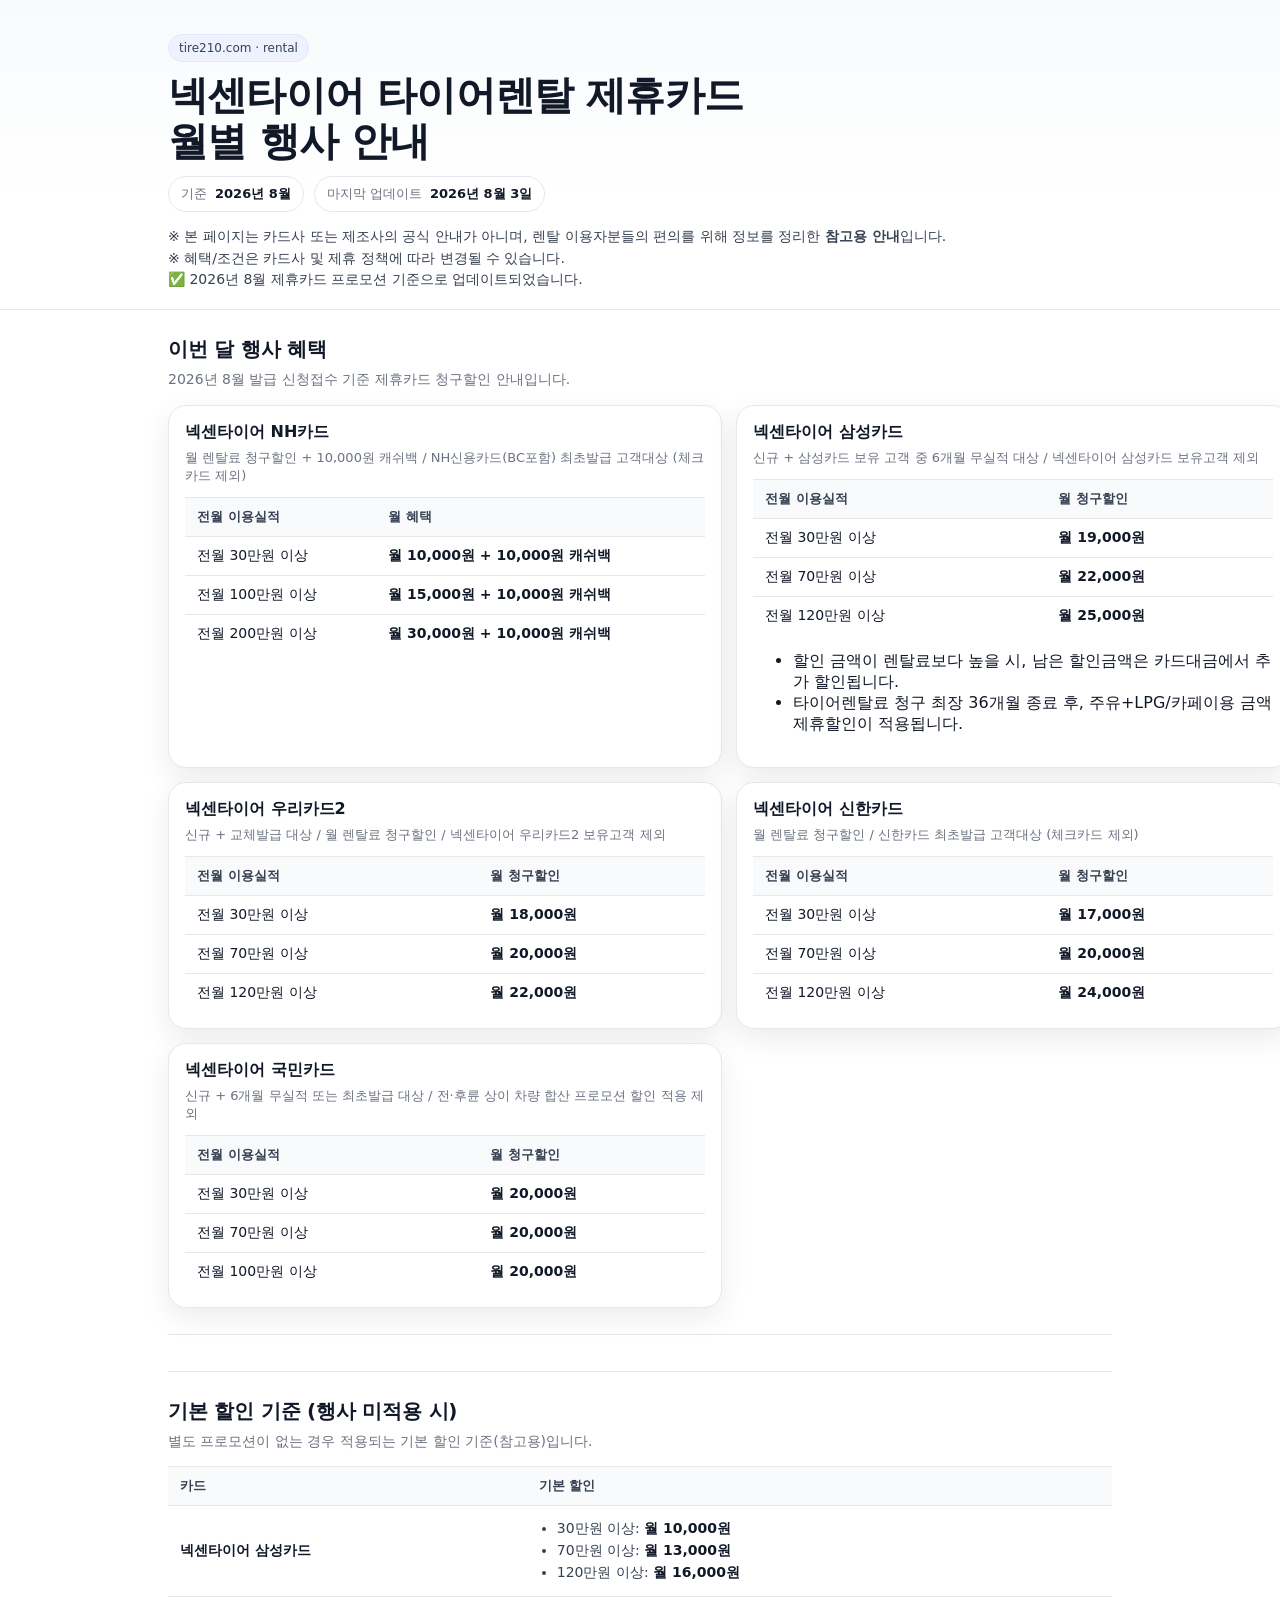
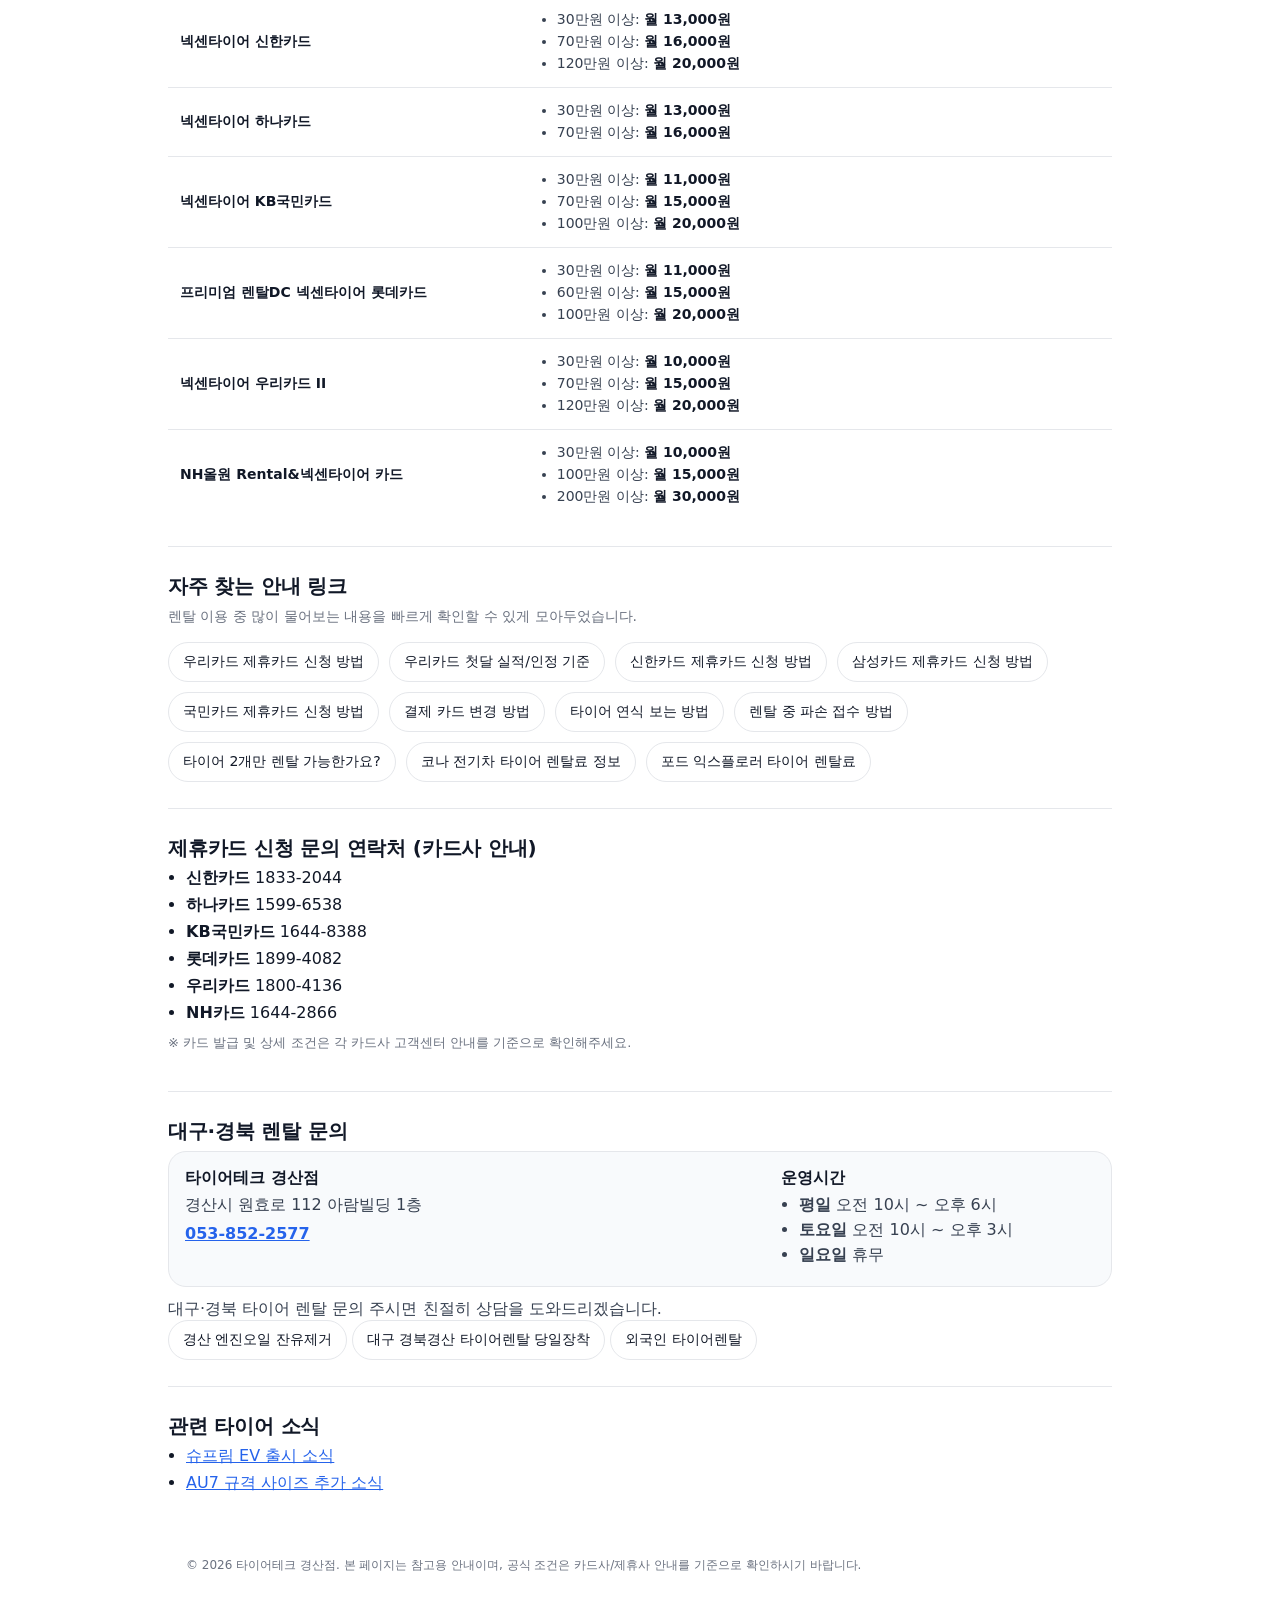
==== commit a65e0445: "Update index.html" ====
--- a/index.html
+++ b/index.html
@@ -7,7 +7,7 @@
   <meta name="viewport" content="width=device-width, initial-scale=1.0" />
 
   <title>넥센타이어 렌탈 제휴카드 월별 행사 안내 | 타이어테크 경산점</title>
-  <meta name="description" content="2026년 7월 기준 넥센타이어 렌탈 제휴카드 월별 행사 혜택과 기본 할인 기준, 자주 묻는 질문 및 안내 링크를 한 페이지로 정리했습니다.">
+  <meta name="description" content="2026년 8월 기준 넥센타이어 렌탈 제휴카드 월별 행사 혜택과 기본 할인 기준, 자주 묻는 질문 및 안내 링크를 한 페이지로 정리했습니다.">
   <link rel="canonical" href="https://rental.tire210.com/" />
 
   <meta name="google-site-verification" content="BtBII3918J1J9BnNiNfjVaPn0QXfIj5xoi1G_8qtFk4" />
@@ -15,7 +15,7 @@
 
   <meta property="og:type" content="website" />
   <meta property="og:title" content="넥센타이어 렌탈 제휴카드 월별 행사 안내" />
-  <meta property="og:description" content="2026년 7월 기준 행사 혜택 + 기본 할인 기준 + FAQ/가이드 링크" />
+  <meta property="og:description" content="2026년 8월 기준 행사 혜택 + 기본 할인 기준 + FAQ/가이드 링크" />
   <meta property="og:url" content="https://rental.tire210.com/" />
 
   <!-- AdSense -->
@@ -40,14 +40,14 @@
       <h1>넥센타이어 타이어렌탈 제휴카드<br/>월별 행사 안내</h1>
 
       <div class="meta-row">
-        <div class="meta-item"><span>기준</span><strong>2026년 7월</strong></div>
-        <div class="meta-item"><span>마지막 업데이트</span><strong>2026년 7월 1일</strong></div>
+        <div class="meta-item"><span>기준</span><strong>2026년 8월</strong></div>
+        <div class="meta-item"><span>마지막 업데이트</span><strong>2026년 8월 3일</strong></div>
       </div>
 
       <p class="notice">
         ※ 본 페이지는 카드사 또는 제조사의 공식 안내가 아니며, 렌탈 이용자분들의 편의를 위해 정보를 정리한 <strong>참고용 안내</strong>입니다.<br/>
         ※ 혜택/조건은 카드사 및 제휴 정책에 따라 변경될 수 있습니다.<br/>
-        ✅ 2026년 7월 제휴카드 프로모션 기준으로 업데이트되었습니다.
+        ✅ 2026년 8월 제휴카드 프로모션 기준으로 업데이트되었습니다.
       </p>
     </div>
   </header>
@@ -56,7 +56,7 @@
 
     <section class="section">
       <h2>이번 달 행사 혜택</h2>
-      <p class="sub">2026년 7월 발급 신청 기준 제휴카드 청구할인 안내입니다.</p>
+      <p class="sub">2026년 8월 발급 신청접수 기준 제휴카드 청구할인 안내입니다.</p>
 
       <div class="cards">
 
@@ -126,7 +126,7 @@
 
         <section class="card">
           <h3>넥센타이어 국민카드</h3>
-          <div class="meta">신규 + 교체발급 대상 / 월 렌탈료 청구할인 / 전·후륜 상이 차량 합산 프로모션 할인 적용 제외</div>
+          <div class="meta">신규 + 6개월 무실적 또는 최초발급 대상 / 전·후륜 상이 차량 합산 프로모션 할인 적용 제외</div>
           <div class="table-wrap">
             <table>
               <thead><tr><th>전월 이용실적</th><th>월 청구할인</th></tr></thead>
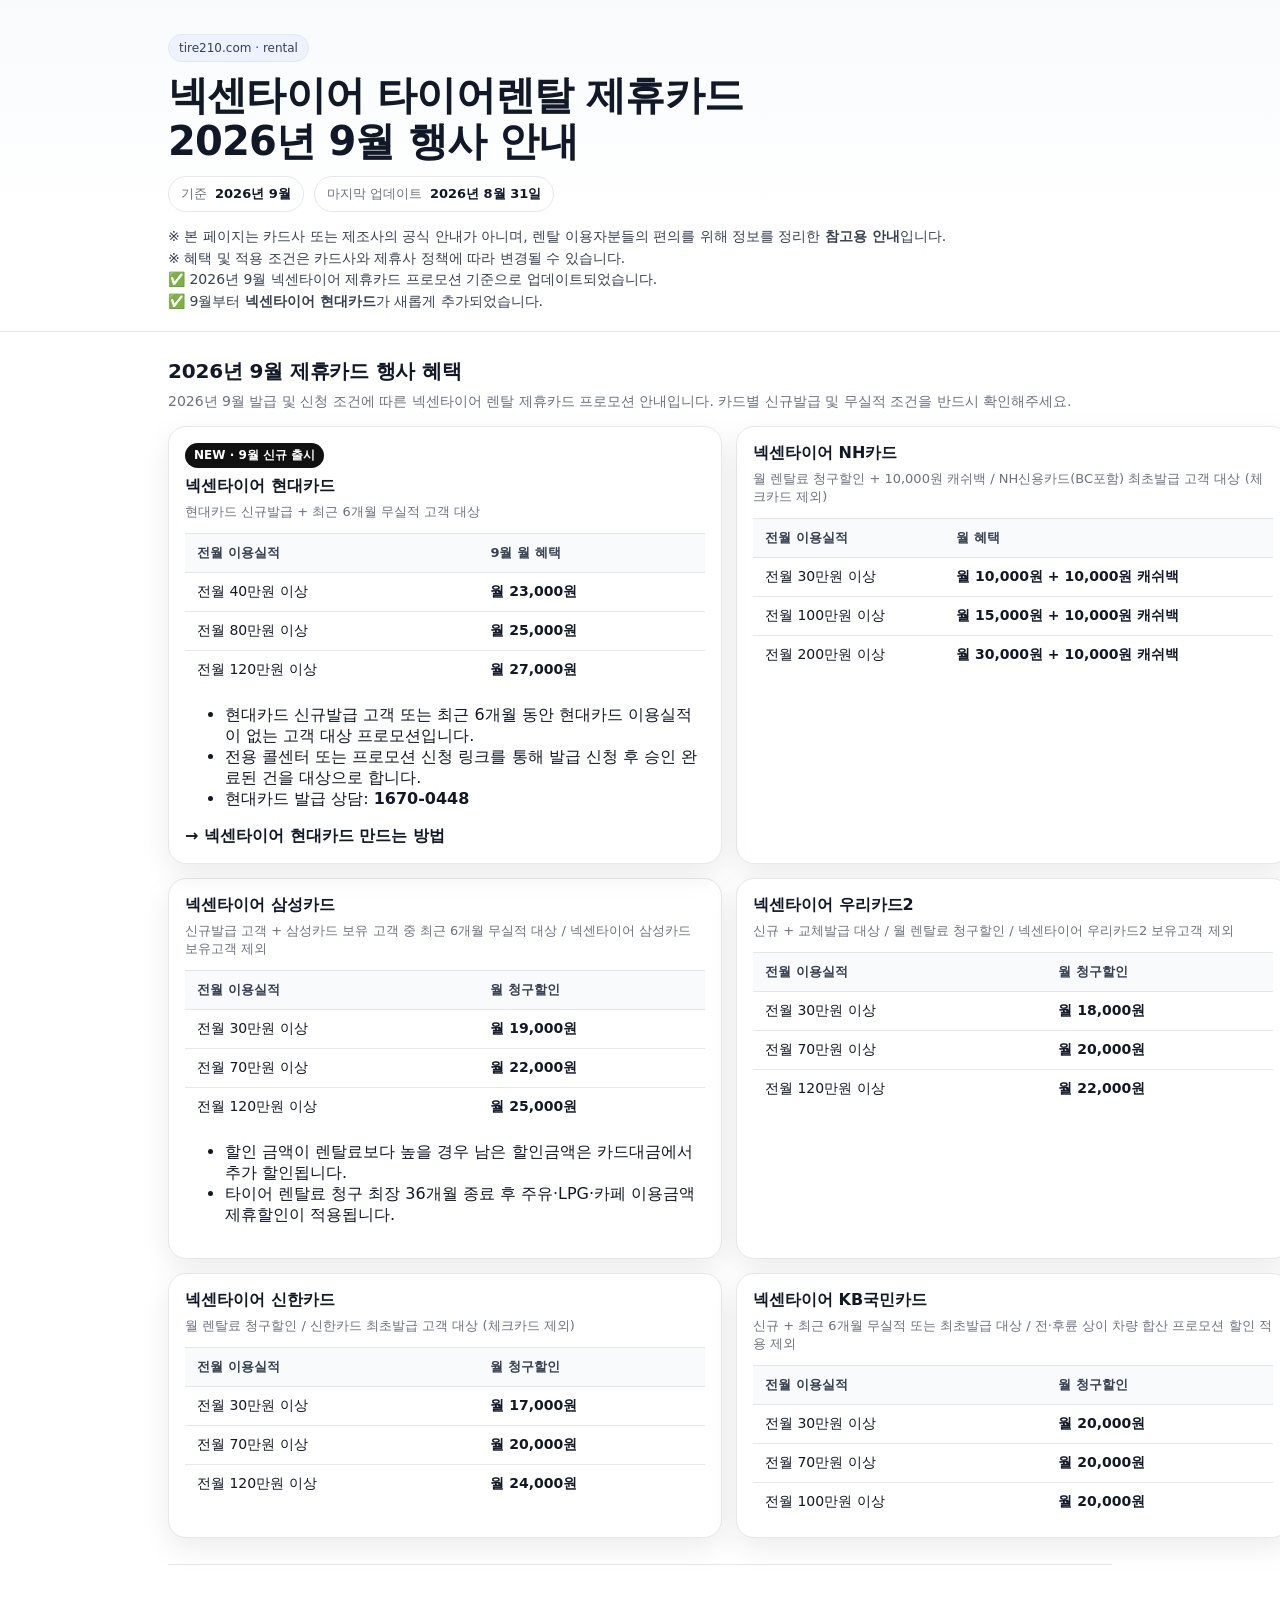
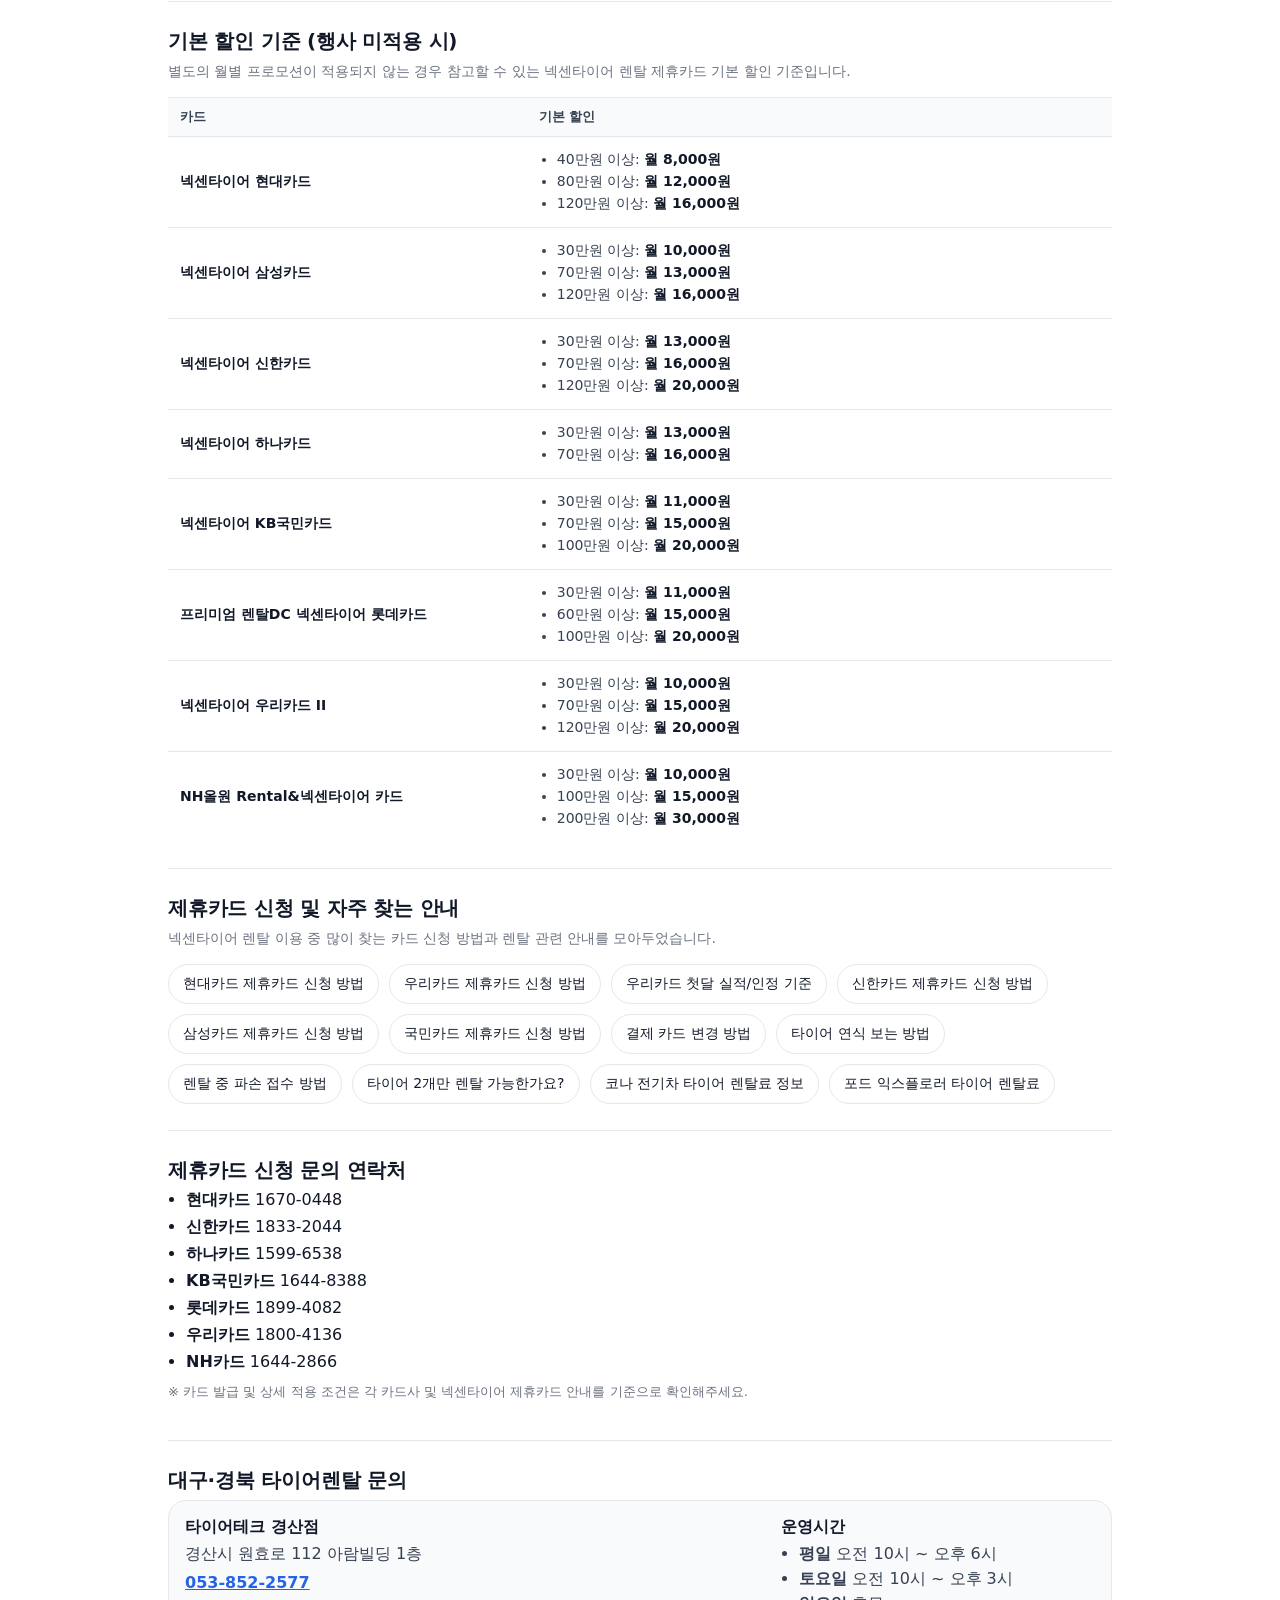
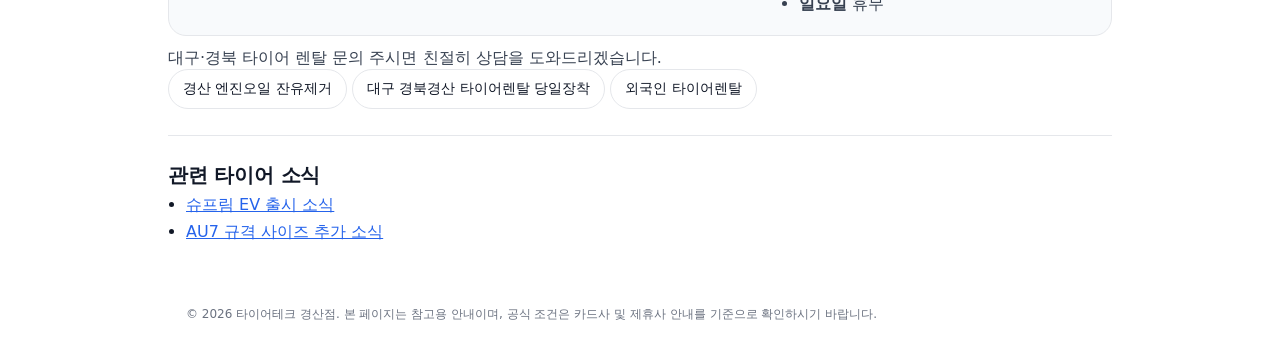
==== commit 57da6864: "Update index.html" ====
--- a/index.html
+++ b/index.html
@@ -6,311 +6,1102 @@
   <meta charset="UTF-8" />
   <meta name="viewport" content="width=device-width, initial-scale=1.0" />
 
-  <title>넥센타이어 렌탈 제휴카드 월별 행사 안내 | 타이어테크 경산점</title>
-  <meta name="description" content="2026년 8월 기준 넥센타이어 렌탈 제휴카드 월별 행사 혜택과 기본 할인 기준, 자주 묻는 질문 및 안내 링크를 한 페이지로 정리했습니다.">
+  <title>넥센타이어 렌탈 제휴카드 9월 행사 안내 | 타이어테크 경산점</title>
+
+  <meta
+    name="description"
+    content="2026년 9월 넥센타이어 렌탈 제휴카드 프로모션을 정리했습니다. 현대카드, NH카드, 삼성카드, 우리카드, 신한카드, 국민카드 월별 할인 혜택과 기본 할인 기준을 확인하세요."
+  />
+
   <link rel="canonical" href="https://rental.tire210.com/" />
 
   <meta name="google-site-verification" content="BtBII3918J1J9BnNiNfjVaPn0QXfIj5xoi1G_8qtFk4" />
   <meta name="naver-site-verification" content="f28f86b7853e4f6704297b86d7def790b41e00e4" />
 
   <meta property="og:type" content="website" />
-  <meta property="og:title" content="넥센타이어 렌탈 제휴카드 월별 행사 안내" />
-  <meta property="og:description" content="2026년 8월 기준 행사 혜택 + 기본 할인 기준 + FAQ/가이드 링크" />
+  <meta property="og:title" content="2026년 9월 넥센타이어 렌탈 제휴카드 행사 안내" />
+  <meta
+    property="og:description"
+    content="현대카드 신규 출시! 2026년 9월 넥센타이어 렌탈 제휴카드 프로모션과 기본 할인 기준을 한눈에 확인하세요."
+  />
   <meta property="og:url" content="https://rental.tire210.com/" />
 
   <!-- AdSense -->
-  <script async src="https://pagead2.googlesyndication.com/pagead/js/adsbygoogle.js?client=ca-pub-5877272662464948"
-    crossorigin="anonymous"></script>
+  <script
+    async
+    src="https://pagead2.googlesyndication.com/pagead/js/adsbygoogle.js?client=ca-pub-5877272662464948"
+    crossorigin="anonymous">
+  </script>
 
   <link rel="stylesheet" href="style.css" />
 
   <style>
-    .cards { align-items: stretch; }
+    .cards {
+      align-items: stretch;
+    }
+
     .card {
       height: 100%;
       box-sizing: border-box;
     }
+
+    .new-card {
+      position: relative;
+    }
+
+    .new-label {
+      display: inline-block;
+      margin-bottom: 8px;
+      padding: 4px 9px;
+      border-radius: 20px;
+      font-size: 12px;
+      font-weight: 700;
+      background: #111;
+      color: #fff;
+    }
+
+    .card-guide {
+      margin-top: 14px;
+    }
+
+    .card-guide a {
+      display: inline-block;
+      font-weight: 700;
+      text-decoration: none;
+    }
   </style>
 </head>
 
 <body>
+
   <header class="hero">
     <div class="container">
+
       <p class="badge">tire210.com · rental</p>
-      <h1>넥센타이어 타이어렌탈 제휴카드<br/>월별 행사 안내</h1>
+
+      <h1>
+        넥센타이어 타이어렌탈 제휴카드<br />
+        2026년 9월 행사 안내
+      </h1>
 
       <div class="meta-row">
-        <div class="meta-item"><span>기준</span><strong>2026년 8월</strong></div>
-        <div class="meta-item"><span>마지막 업데이트</span><strong>2026년 8월 3일</strong></div>
+
+        <div class="meta-item">
+          <span>기준</span>
+          <strong>2026년 9월</strong>
+        </div>
+
+        <div class="meta-item">
+          <span>마지막 업데이트</span>
+          <strong>2026년 8월 31일</strong>
+        </div>
+
       </div>
 
       <p class="notice">
-        ※ 본 페이지는 카드사 또는 제조사의 공식 안내가 아니며, 렌탈 이용자분들의 편의를 위해 정보를 정리한 <strong>참고용 안내</strong>입니다.<br/>
-        ※ 혜택/조건은 카드사 및 제휴 정책에 따라 변경될 수 있습니다.<br/>
-        ✅ 2026년 8월 제휴카드 프로모션 기준으로 업데이트되었습니다.
+        ※ 본 페이지는 카드사 또는 제조사의 공식 안내가 아니며,
+        렌탈 이용자분들의 편의를 위해 정보를 정리한
+        <strong>참고용 안내</strong>입니다.<br />
+
+        ※ 혜택 및 적용 조건은 카드사와 제휴사 정책에 따라 변경될 수 있습니다.<br />
+
+        ✅ 2026년 9월 넥센타이어 제휴카드 프로모션 기준으로 업데이트되었습니다.<br />
+
+        ✅ 9월부터 <strong>넥센타이어 현대카드</strong>가 새롭게 추가되었습니다.
       </p>
+
     </div>
   </header>
 
+
   <main class="container">
 
+    <!-- 9월 프로모션 -->
     <section class="section">
-      <h2>이번 달 행사 혜택</h2>
-      <p class="sub">2026년 8월 발급 신청접수 기준 제휴카드 청구할인 안내입니다.</p>
+
+      <h2>2026년 9월 제휴카드 행사 혜택</h2>
+
+      <p class="sub">
+        2026년 9월 발급 및 신청 조건에 따른 넥센타이어 렌탈 제휴카드 프로모션 안내입니다.
+        카드별 신규발급 및 무실적 조건을 반드시 확인해주세요.
+      </p>
 
       <div class="cards">
 
+
+        <!-- 현대카드 -->
+        <section class="card new-card">
+
+          <span class="new-label">NEW · 9월 신규 출시</span>
+
+          <h3>넥센타이어 현대카드</h3>
+
+          <div class="meta">
+            현대카드 신규발급 + 최근 6개월 무실적 고객 대상
+          </div>
+
+          <div class="table-wrap">
+
+            <table>
+
+              <thead>
+                <tr>
+                  <th>전월 이용실적</th>
+                  <th>9월 월 혜택</th>
+                </tr>
+              </thead>
+
+              <tbody>
+
+                <tr>
+                  <td>전월 40만원 이상</td>
+                  <td>
+                    <strong>월 23,000원</strong>
+                  </td>
+                </tr>
+
+                <tr>
+                  <td>전월 80만원 이상</td>
+                  <td>
+                    <strong>월 25,000원</strong>
+                  </td>
+                </tr>
+
+                <tr>
+                  <td>전월 120만원 이상</td>
+                  <td>
+                    <strong>월 27,000원</strong>
+                  </td>
+                </tr>
+
+              </tbody>
+
+            </table>
+
+          </div>
+
+          <ul class="notes">
+            <li>
+              현대카드 신규발급 고객 또는 최근 6개월 동안 현대카드 이용실적이 없는 고객 대상 프로모션입니다.
+            </li>
+
+            <li>
+              전용 콜센터 또는 프로모션 신청 링크를 통해 발급 신청 후 승인 완료된 건을 대상으로 합니다.
+            </li>
+
+            <li>
+              현대카드 발급 상담:
+              <strong>1670-0448</strong>
+            </li>
+          </ul>
+
+          <div class="card-guide">
+            <a
+              href="https://tire210.com/5823"
+              target="_blank"
+              rel="noopener noreferrer">
+              → 넥센타이어 현대카드 만드는 방법
+            </a>
+          </div>
+
+        </section>
+
+
+        <!-- NH카드 -->
         <section class="card">
+
           <h3>넥센타이어 NH카드</h3>
-          <div class="meta">월 렌탈료 청구할인 + 10,000원 캐쉬백 / NH신용카드(BC포함) 최초발급 고객대상 (체크카드 제외)</div>
+
+          <div class="meta">
+            월 렌탈료 청구할인 + 10,000원 캐쉬백 /
+            NH신용카드(BC포함) 최초발급 고객 대상
+            (체크카드 제외)
+          </div>
+
           <div class="table-wrap">
+
             <table>
-              <thead><tr><th>전월 이용실적</th><th>월 혜택</th></tr></thead>
+
+              <thead>
+                <tr>
+                  <th>전월 이용실적</th>
+                  <th>월 혜택</th>
+                </tr>
+              </thead>
+
               <tbody>
-                <tr><td>전월 30만원 이상</td><td><strong>월 10,000원 + 10,000원 캐쉬백</strong></td></tr>
-                <tr><td>전월 100만원 이상</td><td><strong>월 15,000원 + 10,000원 캐쉬백</strong></td></tr>
-                <tr><td>전월 200만원 이상</td><td><strong>월 30,000원 + 10,000원 캐쉬백</strong></td></tr>
+
+                <tr>
+                  <td>전월 30만원 이상</td>
+                  <td>
+                    <strong>월 10,000원 + 10,000원 캐쉬백</strong>
+                  </td>
+                </tr>
+
+                <tr>
+                  <td>전월 100만원 이상</td>
+                  <td>
+                    <strong>월 15,000원 + 10,000원 캐쉬백</strong>
+                  </td>
+                </tr>
+
+                <tr>
+                  <td>전월 200만원 이상</td>
+                  <td>
+                    <strong>월 30,000원 + 10,000원 캐쉬백</strong>
+                  </td>
+                </tr>
+
               </tbody>
+
             </table>
-          </div>
+
+          </div>
+
         </section>
 
+
+        <!-- 삼성카드 -->
         <section class="card">
+
           <h3>넥센타이어 삼성카드</h3>
-          <div class="meta">신규 + 삼성카드 보유 고객 중 6개월 무실적 대상 / 넥센타이어 삼성카드 보유고객 제외</div>
+
+          <div class="meta">
+            신규발급 고객 + 삼성카드 보유 고객 중 최근 6개월 무실적 대상 /
+            넥센타이어 삼성카드 보유고객 제외
+          </div>
+
           <div class="table-wrap">
+
             <table>
-              <thead><tr><th>전월 이용실적</th><th>월 청구할인</th></tr></thead>
+
+              <thead>
+                <tr>
+                  <th>전월 이용실적</th>
+                  <th>월 청구할인</th>
+                </tr>
+              </thead>
+
               <tbody>
-                <tr><td>전월 30만원 이상</td><td><strong>월 19,000원</strong></td></tr>
-                <tr><td>전월 70만원 이상</td><td><strong>월 22,000원</strong></td></tr>
-                <tr><td>전월 120만원 이상</td><td><strong>월 25,000원</strong></td></tr>
+
+                <tr>
+                  <td>전월 30만원 이상</td>
+                  <td>
+                    <strong>월 19,000원</strong>
+                  </td>
+                </tr>
+
+                <tr>
+                  <td>전월 70만원 이상</td>
+                  <td>
+                    <strong>월 22,000원</strong>
+                  </td>
+                </tr>
+
+                <tr>
+                  <td>전월 120만원 이상</td>
+                  <td>
+                    <strong>월 25,000원</strong>
+                  </td>
+                </tr>
+
               </tbody>
+
             </table>
-          </div>
+
+          </div>
+
           <ul class="notes">
-            <li>할인 금액이 렌탈료보다 높을 시, 남은 할인금액은 카드대금에서 추가 할인됩니다.</li>
-            <li>타이어렌탈료 청구 최장 36개월 종료 후, 주유+LPG/카페이용 금액 제휴할인이 적용됩니다.</li>
+
+            <li>
+              할인 금액이 렌탈료보다 높을 경우 남은 할인금액은 카드대금에서 추가 할인됩니다.
+            </li>
+
+            <li>
+              타이어 렌탈료 청구 최장 36개월 종료 후
+              주유·LPG·카페 이용금액 제휴할인이 적용됩니다.
+            </li>
+
           </ul>
+
         </section>
 
+
+        <!-- 우리카드 -->
         <section class="card">
+
           <h3>넥센타이어 우리카드2</h3>
-          <div class="meta">신규 + 교체발급 대상 / 월 렌탈료 청구할인 / 넥센타이어 우리카드2 보유고객 제외</div>
+
+          <div class="meta">
+            신규 + 교체발급 대상 /
+            월 렌탈료 청구할인 /
+            넥센타이어 우리카드2 보유고객 제외
+          </div>
+
           <div class="table-wrap">
+
             <table>
-              <thead><tr><th>전월 이용실적</th><th>월 청구할인</th></tr></thead>
+
+              <thead>
+                <tr>
+                  <th>전월 이용실적</th>
+                  <th>월 청구할인</th>
+                </tr>
+              </thead>
+
               <tbody>
-                <tr><td>전월 30만원 이상</td><td><strong>월 18,000원</strong></td></tr>
-                <tr><td>전월 70만원 이상</td><td><strong>월 20,000원</strong></td></tr>
-                <tr><td>전월 120만원 이상</td><td><strong>월 22,000원</strong></td></tr>
+
+                <tr>
+                  <td>전월 30만원 이상</td>
+                  <td>
+                    <strong>월 18,000원</strong>
+                  </td>
+                </tr>
+
+                <tr>
+                  <td>전월 70만원 이상</td>
+                  <td>
+                    <strong>월 20,000원</strong>
+                  </td>
+                </tr>
+
+                <tr>
+                  <td>전월 120만원 이상</td>
+                  <td>
+                    <strong>월 22,000원</strong>
+                  </td>
+                </tr>
+
               </tbody>
+
             </table>
-          </div>
+
+          </div>
+
         </section>
 
+
+        <!-- 신한카드 -->
         <section class="card">
+
           <h3>넥센타이어 신한카드</h3>
-          <div class="meta">월 렌탈료 청구할인 / 신한카드 최초발급 고객대상 (체크카드 제외)</div>
+
+          <div class="meta">
+            월 렌탈료 청구할인 /
+            신한카드 최초발급 고객 대상
+            (체크카드 제외)
+          </div>
+
           <div class="table-wrap">
+
             <table>
-              <thead><tr><th>전월 이용실적</th><th>월 청구할인</th></tr></thead>
+
+              <thead>
+                <tr>
+                  <th>전월 이용실적</th>
+                  <th>월 청구할인</th>
+                </tr>
+              </thead>
+
               <tbody>
-                <tr><td>전월 30만원 이상</td><td><strong>월 17,000원</strong></td></tr>
-                <tr><td>전월 70만원 이상</td><td><strong>월 20,000원</strong></td></tr>
-                <tr><td>전월 120만원 이상</td><td><strong>월 24,000원</strong></td></tr>
+
+                <tr>
+                  <td>전월 30만원 이상</td>
+                  <td>
+                    <strong>월 17,000원</strong>
+                  </td>
+                </tr>
+
+                <tr>
+                  <td>전월 70만원 이상</td>
+                  <td>
+                    <strong>월 20,000원</strong>
+                  </td>
+                </tr>
+
+                <tr>
+                  <td>전월 120만원 이상</td>
+                  <td>
+                    <strong>월 24,000원</strong>
+                  </td>
+                </tr>
+
               </tbody>
+
             </table>
-          </div>
+
+          </div>
+
         </section>
 
+
+        <!-- 국민카드 -->
         <section class="card">
-          <h3>넥센타이어 국민카드</h3>
-          <div class="meta">신규 + 6개월 무실적 또는 최초발급 대상 / 전·후륜 상이 차량 합산 프로모션 할인 적용 제외</div>
+
+          <h3>넥센타이어 KB국민카드</h3>
+
+          <div class="meta">
+            신규 + 최근 6개월 무실적 또는 최초발급 대상 /
+            전·후륜 상이 차량 합산 프로모션 할인 적용 제외
+          </div>
+
           <div class="table-wrap">
+
             <table>
-              <thead><tr><th>전월 이용실적</th><th>월 청구할인</th></tr></thead>
+
+              <thead>
+                <tr>
+                  <th>전월 이용실적</th>
+                  <th>월 청구할인</th>
+                </tr>
+              </thead>
+
               <tbody>
-                <tr><td>전월 30만원 이상</td><td><strong>월 20,000원</strong></td></tr>
-                <tr><td>전월 70만원 이상</td><td><strong>월 20,000원</strong></td></tr>
-                <tr><td>전월 100만원 이상</td><td><strong>월 20,000원</strong></td></tr>
+
+                <tr>
+                  <td>전월 30만원 이상</td>
+                  <td>
+                    <strong>월 20,000원</strong>
+                  </td>
+                </tr>
+
+                <tr>
+                  <td>전월 70만원 이상</td>
+                  <td>
+                    <strong>월 20,000원</strong>
+                  </td>
+                </tr>
+
+                <tr>
+                  <td>전월 100만원 이상</td>
+                  <td>
+                    <strong>월 20,000원</strong>
+                  </td>
+                </tr>
+
               </tbody>
+
             </table>
-          </div>
+
+          </div>
+
         </section>
 
+
       </div>
+
     </section>
+
 
     <!-- Mid-page AdSense -->
     <section class="section ad-section" aria-label="advertisement">
-      <ins class="adsbygoogle"
+
+      <ins
+        class="adsbygoogle"
         style="display:block"
         data-ad-client="ca-pub-5877272662464948"
         data-ad-slot="2272269805"
         data-ad-format="auto"
-        data-full-width-responsive="true"></ins>
+        data-full-width-responsive="true">
+      </ins>
+
       <script>
         (adsbygoogle = window.adsbygoogle || []).push({});
       </script>
+
     </section>
 
+
+    <!-- 기본 할인 -->
     <section class="section">
+
       <h2>기본 할인 기준 (행사 미적용 시)</h2>
-      <p class="sub">별도 프로모션이 없는 경우 적용되는 기본 할인 기준(참고용)입니다.</p>
+
+      <p class="sub">
+        별도의 월별 프로모션이 적용되지 않는 경우 참고할 수 있는
+        넥센타이어 렌탈 제휴카드 기본 할인 기준입니다.
+      </p>
 
       <div class="table-wrap">
+
         <table class="baseline">
+
           <thead>
-            <tr><th style="width:38%">카드</th><th>기본 할인</th></tr>
+            <tr>
+              <th style="width:38%">카드</th>
+              <th>기본 할인</th>
+            </tr>
           </thead>
+
           <tbody>
+
+
+            <!-- 현대카드 -->
             <tr>
-              <td class="cardname">넥센타이어 삼성카드</td>
+
+              <td class="cardname">
+                넥센타이어 현대카드
+              </td>
+
               <td>
+
                 <ul class="mini">
-                  <li>30만원 이상: <strong>월 10,000원</strong></li>
-                  <li>70만원 이상: <strong>월 13,000원</strong></li>
-                  <li>120만원 이상: <strong>월 16,000원</strong></li>
+                  <li>
+                    40만원 이상:
+                    <strong>월 8,000원</strong>
+                  </li>
+
+                  <li>
+                    80만원 이상:
+                    <strong>월 12,000원</strong>
+                  </li>
+
+                  <li>
+                    120만원 이상:
+                    <strong>월 16,000원</strong>
+                  </li>
                 </ul>
-              </td>
+
+              </td>
+
             </tr>
+
+
+            <!-- 삼성카드 -->
             <tr>
-              <td class="cardname">넥센타이어 신한카드</td>
+
+              <td class="cardname">
+                넥센타이어 삼성카드
+              </td>
+
               <td>
+
                 <ul class="mini">
-                  <li>30만원 이상: <strong>월 13,000원</strong></li>
-                  <li>70만원 이상: <strong>월 16,000원</strong></li>
-                  <li>120만원 이상: <strong>월 20,000원</strong></li>
+
+                  <li>
+                    30만원 이상:
+                    <strong>월 10,000원</strong>
+                  </li>
+
+                  <li>
+                    70만원 이상:
+                    <strong>월 13,000원</strong>
+                  </li>
+
+                  <li>
+                    120만원 이상:
+                    <strong>월 16,000원</strong>
+                  </li>
+
                 </ul>
-              </td>
+
+              </td>
+
             </tr>
+
+
+            <!-- 신한 -->
             <tr>
-              <td class="cardname">넥센타이어 하나카드</td>
+
+              <td class="cardname">
+                넥센타이어 신한카드
+              </td>
+
               <td>
+
                 <ul class="mini">
-                  <li>30만원 이상: <strong>월 13,000원</strong></li>
-                  <li>70만원 이상: <strong>월 16,000원</strong></li>
+
+                  <li>
+                    30만원 이상:
+                    <strong>월 13,000원</strong>
+                  </li>
+
+                  <li>
+                    70만원 이상:
+                    <strong>월 16,000원</strong>
+                  </li>
+
+                  <li>
+                    120만원 이상:
+                    <strong>월 20,000원</strong>
+                  </li>
+
                 </ul>
-              </td>
+
+              </td>
+
             </tr>
+
+
+            <!-- 하나 -->
             <tr>
-              <td class="cardname">넥센타이어 KB국민카드</td>
+
+              <td class="cardname">
+                넥센타이어 하나카드
+              </td>
+
               <td>
+
                 <ul class="mini">
-                  <li>30만원 이상: <strong>월 11,000원</strong></li>
-                  <li>70만원 이상: <strong>월 15,000원</strong></li>
-                  <li>100만원 이상: <strong>월 20,000원</strong></li>
+
+                  <li>
+                    30만원 이상:
+                    <strong>월 13,000원</strong>
+                  </li>
+
+                  <li>
+                    70만원 이상:
+                    <strong>월 16,000원</strong>
+                  </li>
+
                 </ul>
-              </td>
+
+              </td>
+
             </tr>
+
+
+            <!-- KB -->
             <tr>
-              <td class="cardname">프리미엄 렌탈DC 넥센타이어 롯데카드</td>
+
+              <td class="cardname">
+                넥센타이어 KB국민카드
+              </td>
+
               <td>
+
                 <ul class="mini">
-                  <li>30만원 이상: <strong>월 11,000원</strong></li>
-                  <li>60만원 이상: <strong>월 15,000원</strong></li>
-                  <li>100만원 이상: <strong>월 20,000원</strong></li>
+
+                  <li>
+                    30만원 이상:
+                    <strong>월 11,000원</strong>
+                  </li>
+
+                  <li>
+                    70만원 이상:
+                    <strong>월 15,000원</strong>
+                  </li>
+
+                  <li>
+                    100만원 이상:
+                    <strong>월 20,000원</strong>
+                  </li>
+
                 </ul>
-              </td>
+
+              </td>
+
             </tr>
+
+
+            <!-- 롯데 -->
             <tr>
-              <td class="cardname">넥센타이어 우리카드 II</td>
+
+              <td class="cardname">
+                프리미엄 렌탈DC 넥센타이어 롯데카드
+              </td>
+
               <td>
+
                 <ul class="mini">
-                  <li>30만원 이상: <strong>월 10,000원</strong></li>
-                  <li>70만원 이상: <strong>월 15,000원</strong></li>
-                  <li>120만원 이상: <strong>월 20,000원</strong></li>
+
+                  <li>
+                    30만원 이상:
+                    <strong>월 11,000원</strong>
+                  </li>
+
+                  <li>
+                    60만원 이상:
+                    <strong>월 15,000원</strong>
+                  </li>
+
+                  <li>
+                    100만원 이상:
+                    <strong>월 20,000원</strong>
+                  </li>
+
                 </ul>
-              </td>
+
+              </td>
+
             </tr>
+
+
+            <!-- 우리 -->
             <tr>
-              <td class="cardname">NH올원 Rental&넥센타이어 카드</td>
+
+              <td class="cardname">
+                넥센타이어 우리카드 II
+              </td>
+
               <td>
+
                 <ul class="mini">
-                  <li>30만원 이상: <strong>월 10,000원</strong></li>
-                  <li>100만원 이상: <strong>월 15,000원</strong></li>
-                  <li>200만원 이상: <strong>월 30,000원</strong></li>
+
+                  <li>
+                    30만원 이상:
+                    <strong>월 10,000원</strong>
+                  </li>
+
+                  <li>
+                    70만원 이상:
+                    <strong>월 15,000원</strong>
+                  </li>
+
+                  <li>
+                    120만원 이상:
+                    <strong>월 20,000원</strong>
+                  </li>
+
                 </ul>
-              </td>
+
+              </td>
+
             </tr>
+
+
+            <!-- NH -->
+            <tr>
+
+              <td class="cardname">
+                NH올원 Rental&amp;넥센타이어 카드
+              </td>
+
+              <td>
+
+                <ul class="mini">
+
+                  <li>
+                    30만원 이상:
+                    <strong>월 10,000원</strong>
+                  </li>
+
+                  <li>
+                    100만원 이상:
+                    <strong>월 15,000원</strong>
+                  </li>
+
+                  <li>
+                    200만원 이상:
+                    <strong>월 30,000원</strong>
+                  </li>
+
+                </ul>
+
+              </td>
+
+            </tr>
+
+
           </tbody>
+
         </table>
+
       </div>
+
     </section>
 
+
+    <!-- 안내 링크 -->
     <section class="section">
-      <h2>자주 찾는 안내 링크</h2>
-      <p class="sub">렌탈 이용 중 많이 물어보는 내용을 빠르게 확인할 수 있게 모아두었습니다.</p>
+
+      <h2>제휴카드 신청 및 자주 찾는 안내</h2>
+
+      <p class="sub">
+        넥센타이어 렌탈 이용 중 많이 찾는 카드 신청 방법과
+        렌탈 관련 안내를 모아두었습니다.
+      </p>
+
       <div class="btns">
-        <a class="btn" href="https://tire210.com/5518" target="_blank" rel="noopener noreferrer">우리카드 제휴카드 신청 방법</a>
-        <a class="btn" href="https://tiretech.tistory.com/265" target="_blank" rel="noopener noreferrer">우리카드 첫달 실적/인정 기준</a>
-        <a class="btn" href="https://tire210.com/5274" target="_blank" rel="noopener noreferrer">신한카드 제휴카드 신청 방법</a>
-        <a class="btn" href="https://blog.naver.com/cylony/224237041107" target="_blank" rel="noopener noreferrer">삼성카드 제휴카드 신청 방법</a>
-        <a class="btn" href="https://blog.naver.com/cylony/224177169740" target="_blank" rel="noopener noreferrer">국민카드 제휴카드 신청 방법</a>
-        <a class="btn" href="https://2454518.com/%eb%84%a5%ec%84%bc-%ed%83%80%ec%9d%b4%ec%96%b4%eb%a0%8c%ed%83%88-%ea%b2%b0%ec%a0%9c-%ec%b9%b4%eb%93%9c-%eb%b3%80%ea%b2%bd%ed%95%98%eb%8a%94-%eb%b0%a9%eb%b2%95/" target="_blank" rel="noopener noreferrer">결제 카드 변경 방법</a>
-        <a class="btn" href="https://tire210.com/3862" target="_blank" rel="noopener noreferrer">타이어 연식 보는 방법</a>
-        <a class="btn" href="https://tire210.com/2667" target="_blank" rel="noopener noreferrer">렌탈 중 파손 접수 방법</a>
-        <a class="btn" href="https://tire210.com/3295" target="_blank" rel="noopener noreferrer">타이어 2개만 렌탈 가능한가요?</a>
-        <a class="btn" href="https://tiretech.tistory.com/417" target="_blank" rel="noopener noreferrer">코나 전기차 타이어 렌탈료 정보</a>
-        <a class="btn" href="https://2454518.com/ford-explorer-20inch-tire-255-50r20/" target="_blank" rel="noopener noreferrer">포드 익스플로러 타이어 렌탈료</a>
+
+        <a
+          class="btn"
+          href="https://tire210.com/5823"
+          target="_blank"
+          rel="noopener noreferrer">
+          현대카드 제휴카드 신청 방법
+        </a>
+
+        <a
+          class="btn"
+          href="https://tire210.com/5518"
+          target="_blank"
+          rel="noopener noreferrer">
+          우리카드 제휴카드 신청 방법
+        </a>
+
+        <a
+          class="btn"
+          href="https://tiretech.tistory.com/265"
+          target="_blank"
+          rel="noopener noreferrer">
+          우리카드 첫달 실적/인정 기준
+        </a>
+
+        <a
+          class="btn"
+          href="https://tire210.com/5274"
+          target="_blank"
+          rel="noopener noreferrer">
+          신한카드 제휴카드 신청 방법
+        </a>
+
+        <a
+          class="btn"
+          href="https://tire210.com/5785"
+          target="_blank"
+          rel="noopener noreferrer">
+          삼성카드 제휴카드 신청 방법
+        </a>
+
+        <a
+          class="btn"
+          href="https://blog.naver.com/cylony/224177169740"
+          target="_blank"
+          rel="noopener noreferrer">
+          국민카드 제휴카드 신청 방법
+        </a>
+
+        <a
+          class="btn"
+          href="https://2454518.com/%eb%84%a5%ec%84%bc-%ed%83%80%ec%9d%b4%ec%96%b4%eb%a0%8c%ed%83%88-%ea%b2%b0%ec%a0%9c-%ec%b9%b4%eb%93%9c-%eb%b3%80%ea%b2%bd%ed%95%98%eb%8a%94-%eb%b0%a9%eb%b2%95/"
+          target="_blank"
+          rel="noopener noreferrer">
+          결제 카드 변경 방법
+        </a>
+
+        <a
+          class="btn"
+          href="https://tire210.com/3862"
+          target="_blank"
+          rel="noopener noreferrer">
+          타이어 연식 보는 방법
+        </a>
+
+        <a
+          class="btn"
+          href="https://tire210.com/2667"
+          target="_blank"
+          rel="noopener noreferrer">
+          렌탈 중 파손 접수 방법
+        </a>
+
+        <a
+          class="btn"
+          href="https://tire210.com/3295"
+          target="_blank"
+          rel="noopener noreferrer">
+          타이어 2개만 렌탈 가능한가요?
+        </a>
+
+        <a
+          class="btn"
+          href="https://tiretech.tistory.com/417"
+          target="_blank"
+          rel="noopener noreferrer">
+          코나 전기차 타이어 렌탈료 정보
+        </a>
+
+        <a
+          class="btn"
+          href="https://2454518.com/ford-explorer-20inch-tire-255-50r20/"
+          target="_blank"
+          rel="noopener noreferrer">
+          포드 익스플로러 타이어 렌탈료
+        </a>
+
       </div>
+
     </section>
 
+
+    <!-- 카드사 연락처 -->
     <section class="section">
-      <h2>제휴카드 신청 문의 연락처 (카드사 안내)</h2>
+
+      <h2>제휴카드 신청 문의 연락처</h2>
+
       <ul class="contacts">
-        <li><strong>신한카드</strong> 1833-2044</li>
-        <li><strong>하나카드</strong> 1599-6538</li>
-        <li><strong>KB국민카드</strong> 1644-8388</li>
-        <li><strong>롯데카드</strong> 1899-4082</li>
-        <li><strong>우리카드</strong> 1800-4136</li>
-        <li><strong>NH카드</strong> 1644-2866</li>
+
+        <li>
+          <strong>현대카드</strong>
+          1670-0448
+        </li>
+
+        <li>
+          <strong>신한카드</strong>
+          1833-2044
+        </li>
+
+        <li>
+          <strong>하나카드</strong>
+          1599-6538
+        </li>
+
+        <li>
+          <strong>KB국민카드</strong>
+          1644-8388
+        </li>
+
+        <li>
+          <strong>롯데카드</strong>
+          1899-4082
+        </li>
+
+        <li>
+          <strong>우리카드</strong>
+          1800-4136
+        </li>
+
+        <li>
+          <strong>NH카드</strong>
+          1644-2866
+        </li>
+
       </ul>
-      <p class="muted">※ 카드 발급 및 상세 조건은 각 카드사 고객센터 안내를 기준으로 확인해주세요.</p>
+
+      <p class="muted">
+        ※ 카드 발급 및 상세 적용 조건은
+        각 카드사 및 넥센타이어 제휴카드 안내를 기준으로 확인해주세요.
+      </p>
+
     </section>
 
+
+    <!-- 매장 -->
     <section class="section store">
-      <h2>대구·경북 렌탈 문의</h2>
+
+      <h2>대구·경북 타이어렌탈 문의</h2>
+
       <div class="storebox">
+
         <div>
-          <div class="storename">타이어테크 경산점</div>
-          <div class="storeaddr">경산시 원효로 112 아람빌딩 1층</div>
-          <div class="storephone"><a href="tel:0538522577">053-852-2577</a></div>
+
+          <div class="storename">
+            타이어테크 경산점
+          </div>
+
+          <div class="storeaddr">
+            경산시 원효로 112 아람빌딩 1층
+          </div>
+
+          <div class="storephone">
+            <a href="tel:0538522577">
+              053-852-2577
+            </a>
+          </div>
+
         </div>
+
+
         <div class="hours">
-          <div class="hours-title">운영시간</div>
+
+          <div class="hours-title">
+            운영시간
+          </div>
+
           <ul>
-            <li><strong>평일</strong> 오전 10시 ~ 오후 6시</li>
-            <li><strong>토요일</strong> 오전 10시 ~ 오후 3시</li>
-            <li><strong>일요일</strong> 휴무</li>
+
+            <li>
+              <strong>평일</strong>
+              오전 10시 ~ 오후 6시
+            </li>
+
+            <li>
+              <strong>토요일</strong>
+              오전 10시 ~ 오후 3시
+            </li>
+
+            <li>
+              <strong>일요일</strong>
+              휴무
+            </li>
+
           </ul>
+
         </div>
+
       </div>
-      <p class="feel">대구·경북 타이어 렌탈 문의 주시면 친절히 상담을 도와드리겠습니다.</p>
-      <a class="btn" href="https://2454518.com/gyeongsan-engine-oil-suction/" target="_blank" rel="noopener noreferrer">경산 엔진오일 잔유제거</a>
-      <a class="btn" href="https://daegu-gyeongsan-tire-rental.vercel.app/" target="_blank" rel="noopener noreferrer">대구 경북경산 타이어렌탈 당일장착</a>
-      <a class="btn" href="https://gyeongsan-tire-rental-39fvxk71e-mazeverses-projects.vercel.app/" target="_blank" rel="noopener noreferrer">외국인 타이어렌탈</a>
+
+      <p class="feel">
+        대구·경북 타이어 렌탈 문의 주시면 친절히 상담을 도와드리겠습니다.
+      </p>
+
+      <a
+        class="btn"
+        href="https://2454518.com/gyeongsan-engine-oil-suction/"
+        target="_blank"
+        rel="noopener noreferrer">
+        경산 엔진오일 잔유제거
+      </a>
+
+      <a
+        class="btn"
+        href="https://daegu-gyeongsan-tire-rental.vercel.app/"
+        target="_blank"
+        rel="noopener noreferrer">
+        대구 경북경산 타이어렌탈 당일장착
+      </a>
+
+      <a
+        class="btn"
+        href="https://gyeongsan-tire-rental-39fvxk71e-mazeverses-projects.vercel.app/"
+        target="_blank"
+        rel="noopener noreferrer">
+        외국인 타이어렌탈
+      </a>
+
     </section>
 
+
+    <!-- 관련 소식 -->
     <section class="section">
+
       <h2>관련 타이어 소식</h2>
+
       <ul class="related">
-        <li><a href="https://tire210.com/5568" target="_blank" rel="noopener noreferrer">슈프림 EV 출시 소식</a></li>
-        <li><a href="https://tire210.com/5539" target="_blank" rel="noopener noreferrer">AU7 규격 사이즈 추가 소식</a></li>
+
+        <li>
+          <a
+            href="https://tire210.com/5568"
+            target="_blank"
+            rel="noopener noreferrer">
+            슈프림 EV 출시 소식
+          </a>
+        </li>
+
+        <li>
+          <a
+            href="https://tire210.com/5539"
+            target="_blank"
+            rel="noopener noreferrer">
+            AU7 규격 사이즈 추가 소식
+          </a>
+        </li>
+
       </ul>
+
     </section>
 
+
     <footer class="footer">
+
       <div class="container">
+
         <p class="fineprint">
-          © 2026 타이어테크 경산점. 본 페이지는 참고용 안내이며, 공식 조건은 카드사/제휴사 안내를 기준으로 확인하시기 바랍니다.
+          © 2026 타이어테크 경산점.
+          본 페이지는 참고용 안내이며,
+          공식 조건은 카드사 및 제휴사 안내를 기준으로 확인하시기 바랍니다.
         </p>
+
       </div>
+
     </footer>
 
+
   </main>
 
+
   <script src="script.js"></script>
+
 </body>
 </html>
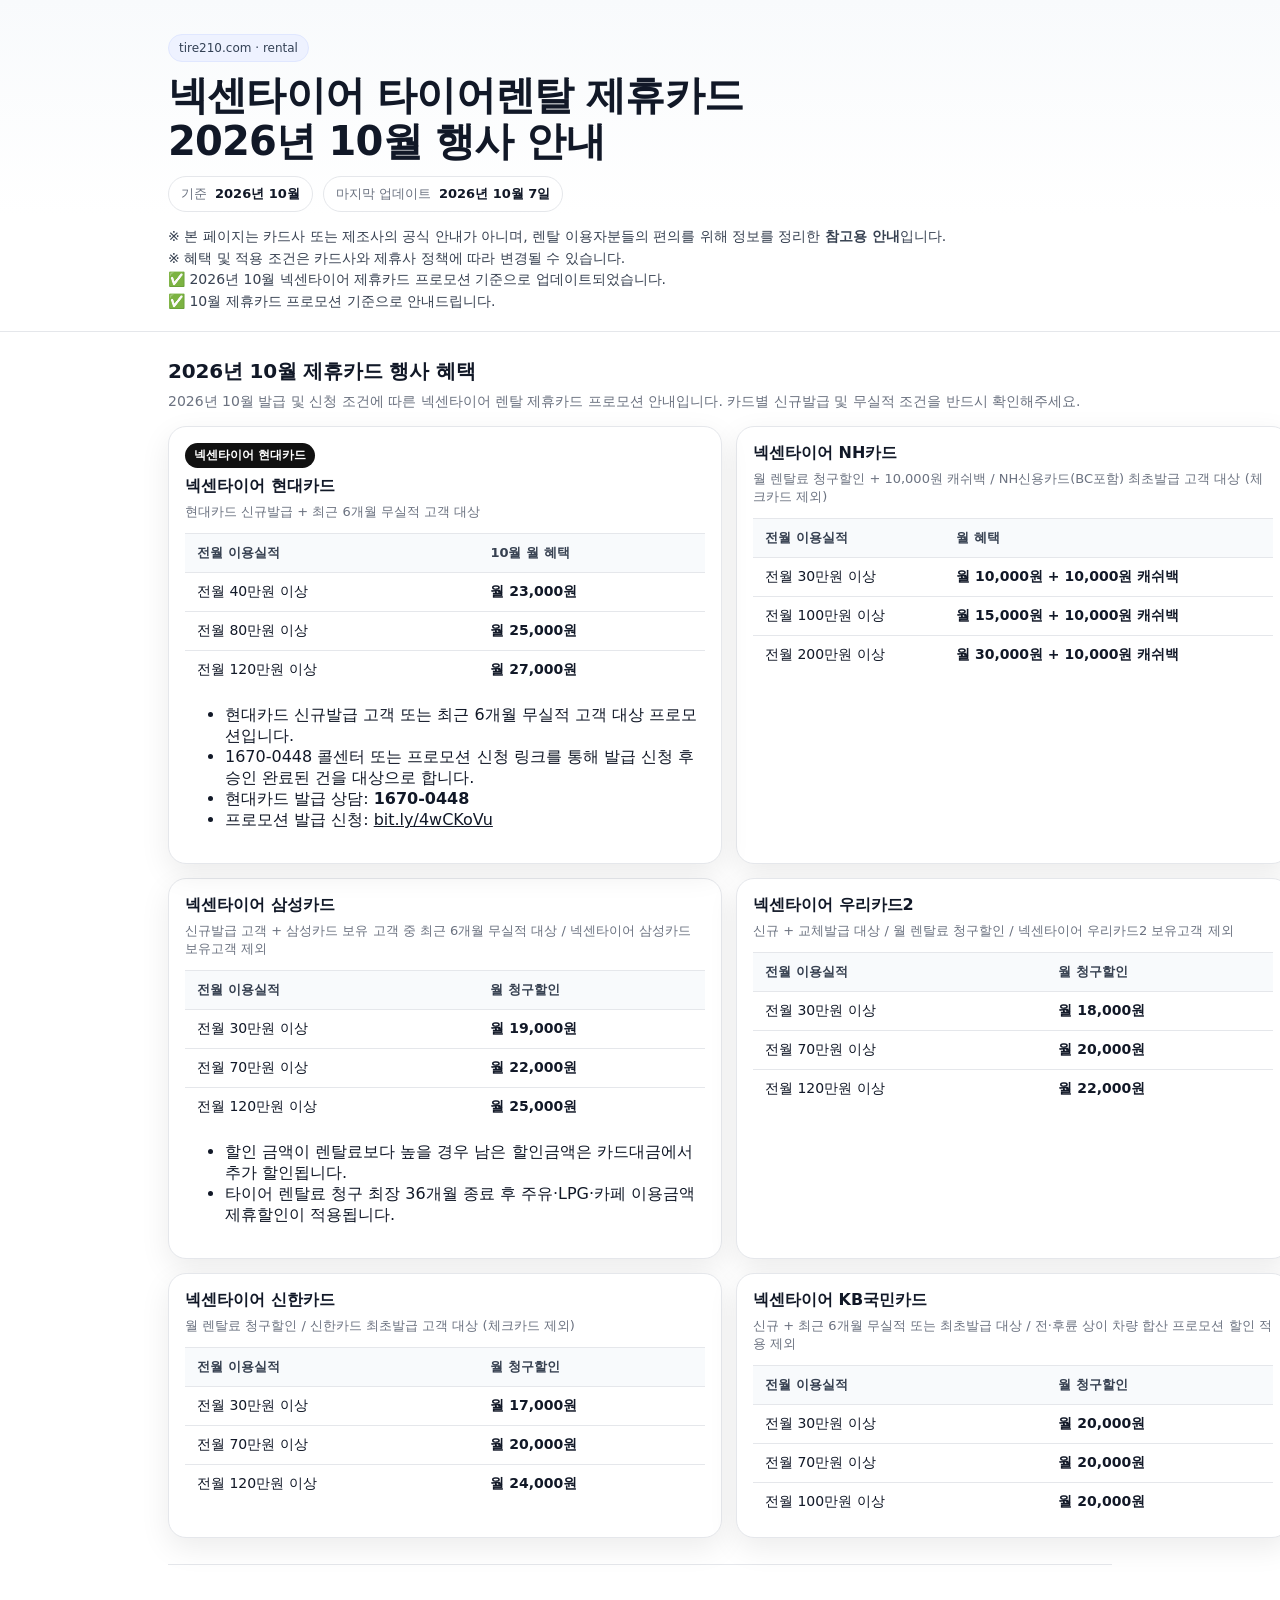
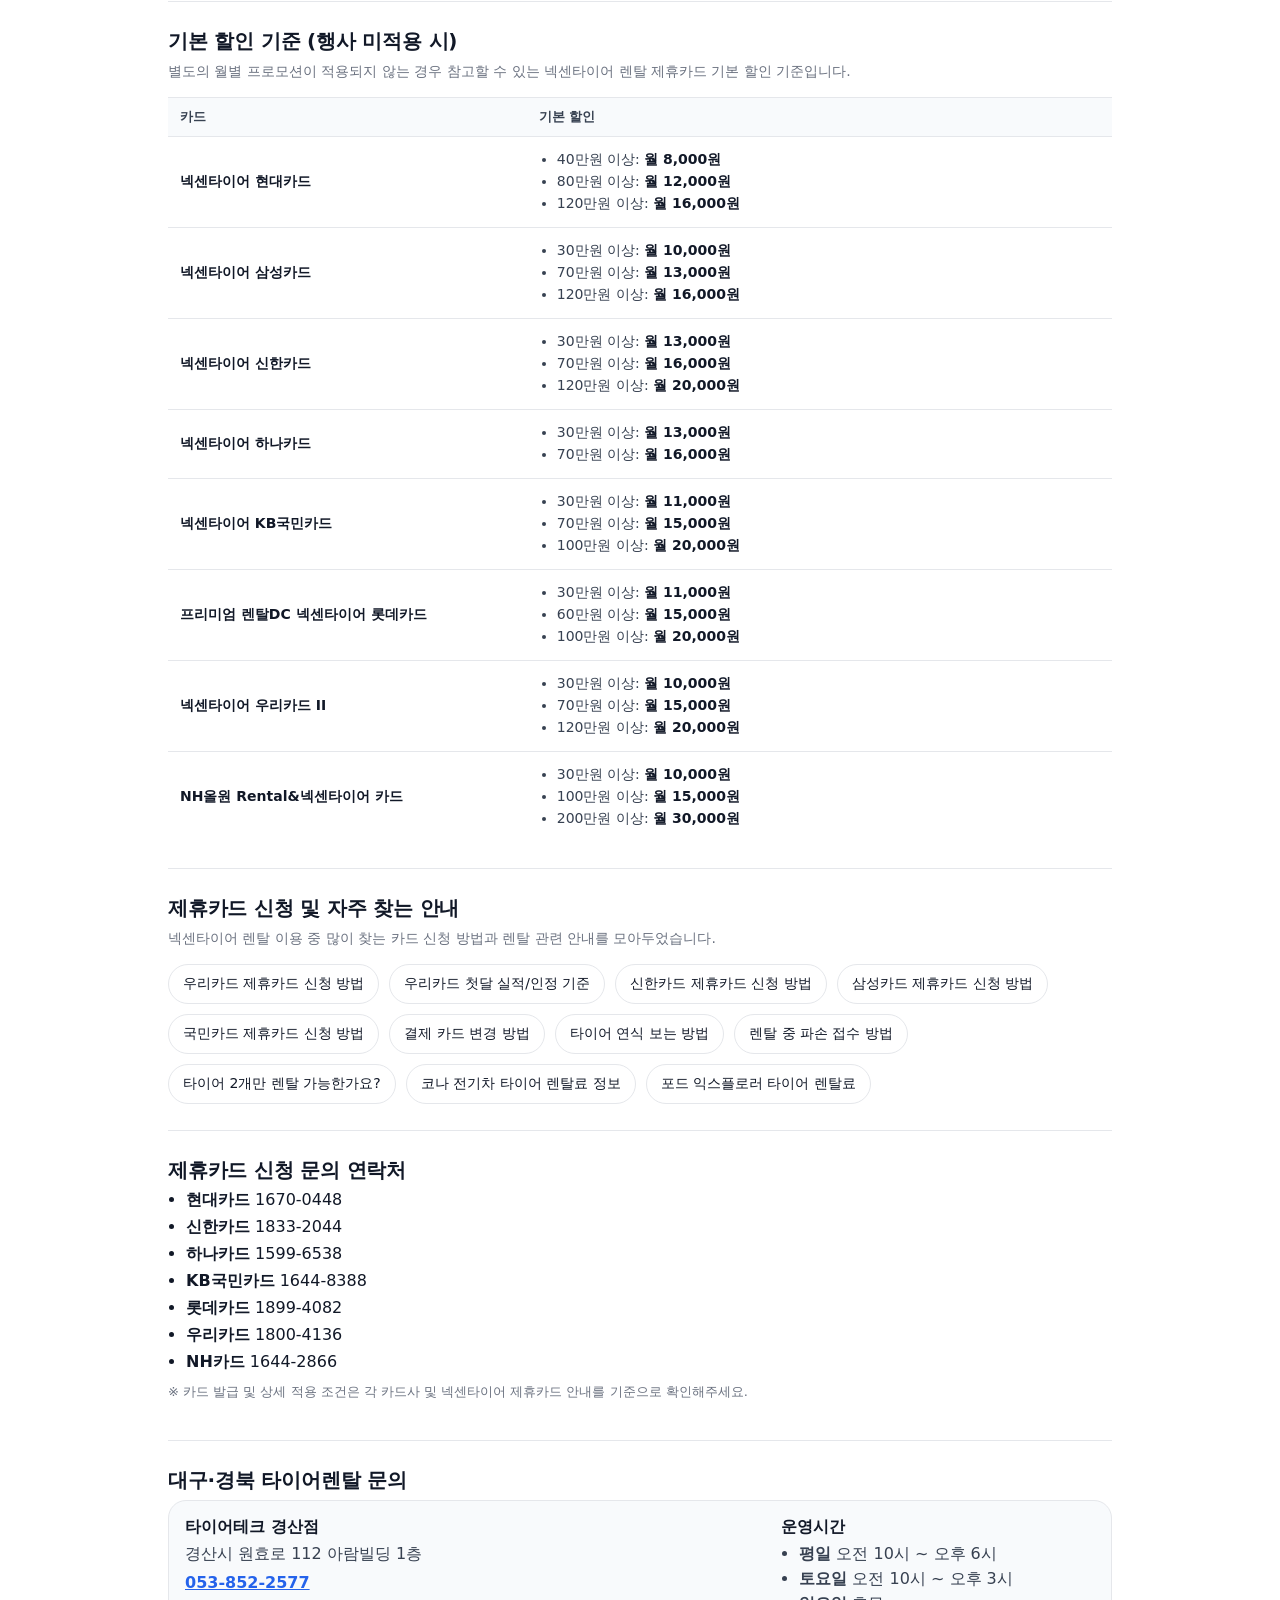
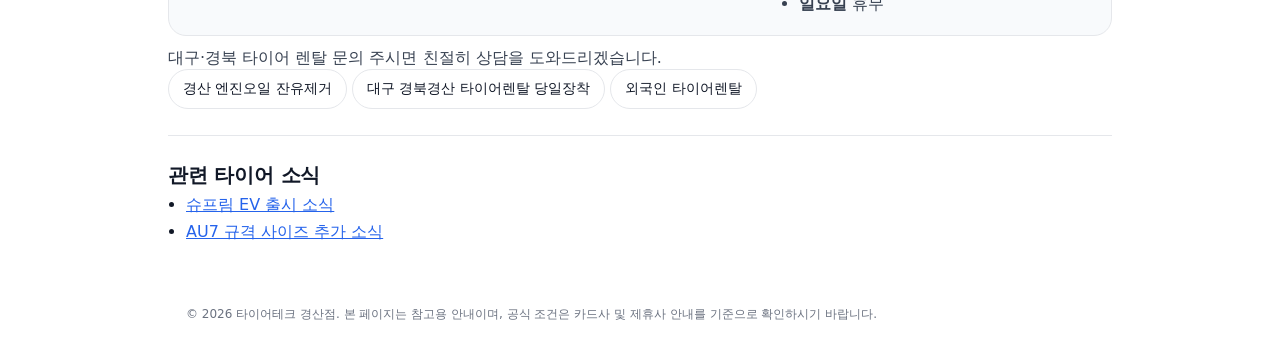
==== commit 3c74092a: "Add files via upload" ====
--- a/index.html
+++ b/index.html
@@ -6,11 +6,11 @@
   <meta charset="UTF-8" />
   <meta name="viewport" content="width=device-width, initial-scale=1.0" />
 
-  <title>넥센타이어 렌탈 제휴카드 9월 행사 안내 | 타이어테크 경산점</title>
+  <title>넥센타이어 렌탈 제휴카드 10월 행사 안내 | 타이어테크 경산점</title>
 
   <meta
     name="description"
-    content="2026년 9월 넥센타이어 렌탈 제휴카드 프로모션을 정리했습니다. 현대카드, NH카드, 삼성카드, 우리카드, 신한카드, 국민카드 월별 할인 혜택과 기본 할인 기준을 확인하세요."
+    content="2026년 10월 넥센타이어 렌탈 제휴카드 프로모션을 정리했습니다. 현대카드, NH카드, 삼성카드, 우리카드, 신한카드, 국민카드 월별 할인 혜택과 기본 할인 기준을 확인하세요."
   />
 
   <link rel="canonical" href="https://rental.tire210.com/" />
@@ -19,10 +19,10 @@
   <meta name="naver-site-verification" content="f28f86b7853e4f6704297b86d7def790b41e00e4" />
 
   <meta property="og:type" content="website" />
-  <meta property="og:title" content="2026년 9월 넥센타이어 렌탈 제휴카드 행사 안내" />
+  <meta property="og:title" content="2026년 10월 넥센타이어 렌탈 제휴카드 행사 안내" />
   <meta
     property="og:description"
-    content="현대카드 신규 출시! 2026년 9월 넥센타이어 렌탈 제휴카드 프로모션과 기본 할인 기준을 한눈에 확인하세요."
+    content="현대카드 신규 출시! 2026년 10월 넥센타이어 렌탈 제휴카드 프로모션과 기본 할인 기준을 한눈에 확인하세요."
   />
   <meta property="og:url" content="https://rental.tire210.com/" />
 
@@ -81,19 +81,19 @@
 
       <h1>
         넥센타이어 타이어렌탈 제휴카드<br />
-        2026년 9월 행사 안내
+        2026년 10월 행사 안내
       </h1>
 
       <div class="meta-row">
 
         <div class="meta-item">
           <span>기준</span>
-          <strong>2026년 9월</strong>
+          <strong>2026년 10월</strong>
         </div>
 
         <div class="meta-item">
           <span>마지막 업데이트</span>
-          <strong>2026년 8월 31일</strong>
+          <strong>2026년 10월 7일</strong>
         </div>
 
       </div>
@@ -105,9 +105,9 @@
 
         ※ 혜택 및 적용 조건은 카드사와 제휴사 정책에 따라 변경될 수 있습니다.<br />
 
-        ✅ 2026년 9월 넥센타이어 제휴카드 프로모션 기준으로 업데이트되었습니다.<br />
-
-        ✅ 9월부터 <strong>넥센타이어 현대카드</strong>가 새롭게 추가되었습니다.
+        ✅ 2026년 10월 넥센타이어 제휴카드 프로모션 기준으로 업데이트되었습니다.<br />
+
+        ✅ 10월 제휴카드 프로모션 기준으로 안내드립니다.
       </p>
 
     </div>
@@ -119,10 +119,10 @@
     <!-- 9월 프로모션 -->
     <section class="section">
 
-      <h2>2026년 9월 제휴카드 행사 혜택</h2>
+      <h2>2026년 10월 제휴카드 행사 혜택</h2>
 
       <p class="sub">
-        2026년 9월 발급 및 신청 조건에 따른 넥센타이어 렌탈 제휴카드 프로모션 안내입니다.
+        2026년 10월 발급 및 신청 조건에 따른 넥센타이어 렌탈 제휴카드 프로모션 안내입니다.
         카드별 신규발급 및 무실적 조건을 반드시 확인해주세요.
       </p>
 
@@ -132,7 +132,7 @@
         <!-- 현대카드 -->
         <section class="card new-card">
 
-          <span class="new-label">NEW · 9월 신규 출시</span>
+          <span class="new-label">넥센타이어 현대카드</span>
 
           <h3>넥센타이어 현대카드</h3>
 
@@ -147,7 +147,7 @@
               <thead>
                 <tr>
                   <th>전월 이용실적</th>
-                  <th>9월 월 혜택</th>
+                  <th>10월 월 혜택</th>
                 </tr>
               </thead>
 
@@ -182,27 +182,22 @@
 
           <ul class="notes">
             <li>
-              현대카드 신규발급 고객 또는 최근 6개월 동안 현대카드 이용실적이 없는 고객 대상 프로모션입니다.
+              현대카드 신규발급 고객 또는 최근 6개월 무실적 고객 대상 프로모션입니다.
             </li>
 
             <li>
-              전용 콜센터 또는 프로모션 신청 링크를 통해 발급 신청 후 승인 완료된 건을 대상으로 합니다.
+              1670-0448 콜센터 또는 프로모션 신청 링크를 통해 발급 신청 후 승인 완료된 건을 대상으로 합니다.
             </li>
 
             <li>
               현대카드 발급 상담:
               <strong>1670-0448</strong>
             </li>
+            <li>
+              프로모션 발급 신청:
+              <a href="https://bit.ly/4wCKoVu" target="_blank" rel="noopener noreferrer">bit.ly/4wCKoVu</a>
+            </li>
           </ul>
-
-          <div class="card-guide">
-            <a
-              href="https://tire210.com/5823"
-              target="_blank"
-              rel="noopener noreferrer">
-              → 넥센타이어 현대카드 만드는 방법
-            </a>
-          </div>
 
         </section>
 
@@ -816,14 +811,6 @@
 
         <a
           class="btn"
-          href="https://tire210.com/5823"
-          target="_blank"
-          rel="noopener noreferrer">
-          현대카드 제휴카드 신청 방법
-        </a>
-
-        <a
-          class="btn"
           href="https://tire210.com/5518"
           target="_blank"
           rel="noopener noreferrer">
@@ -1104,4 +1091,4 @@
   <script src="script.js"></script>
 
 </body>
-</html>
+</html>
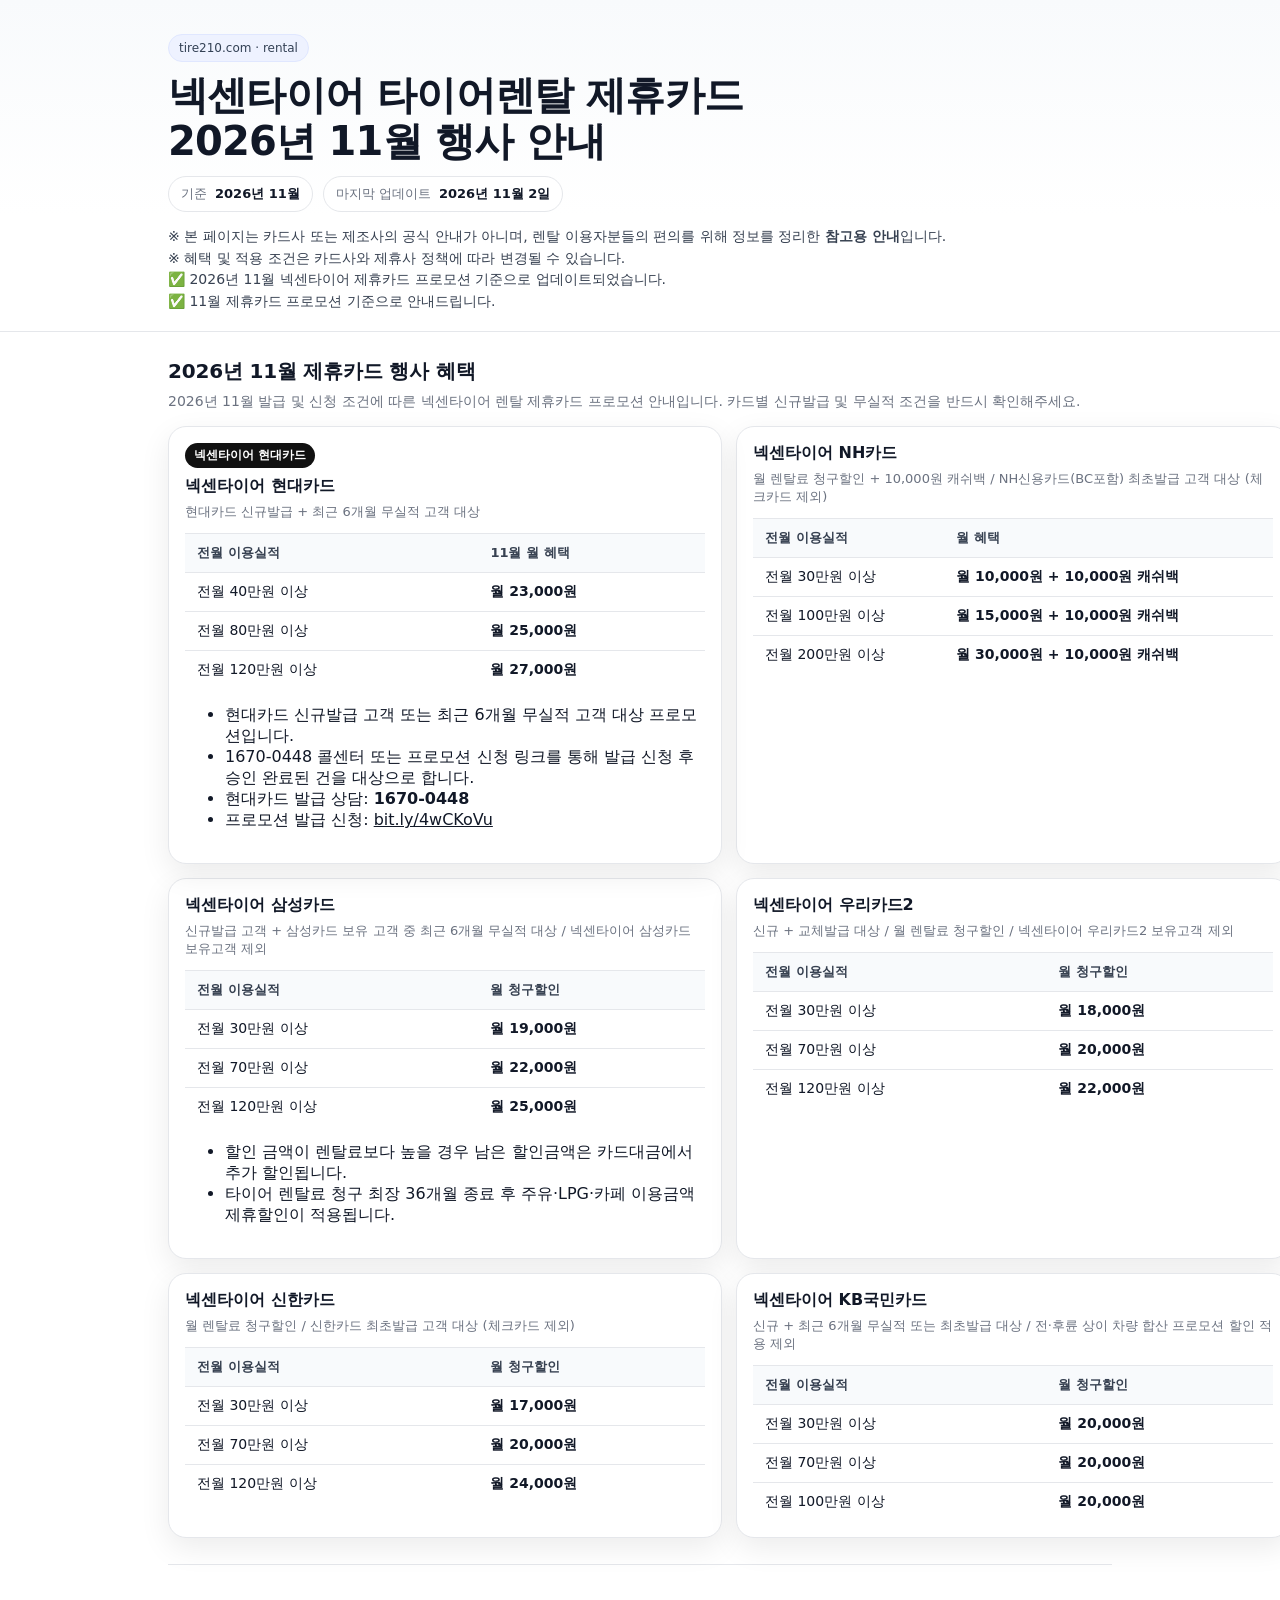
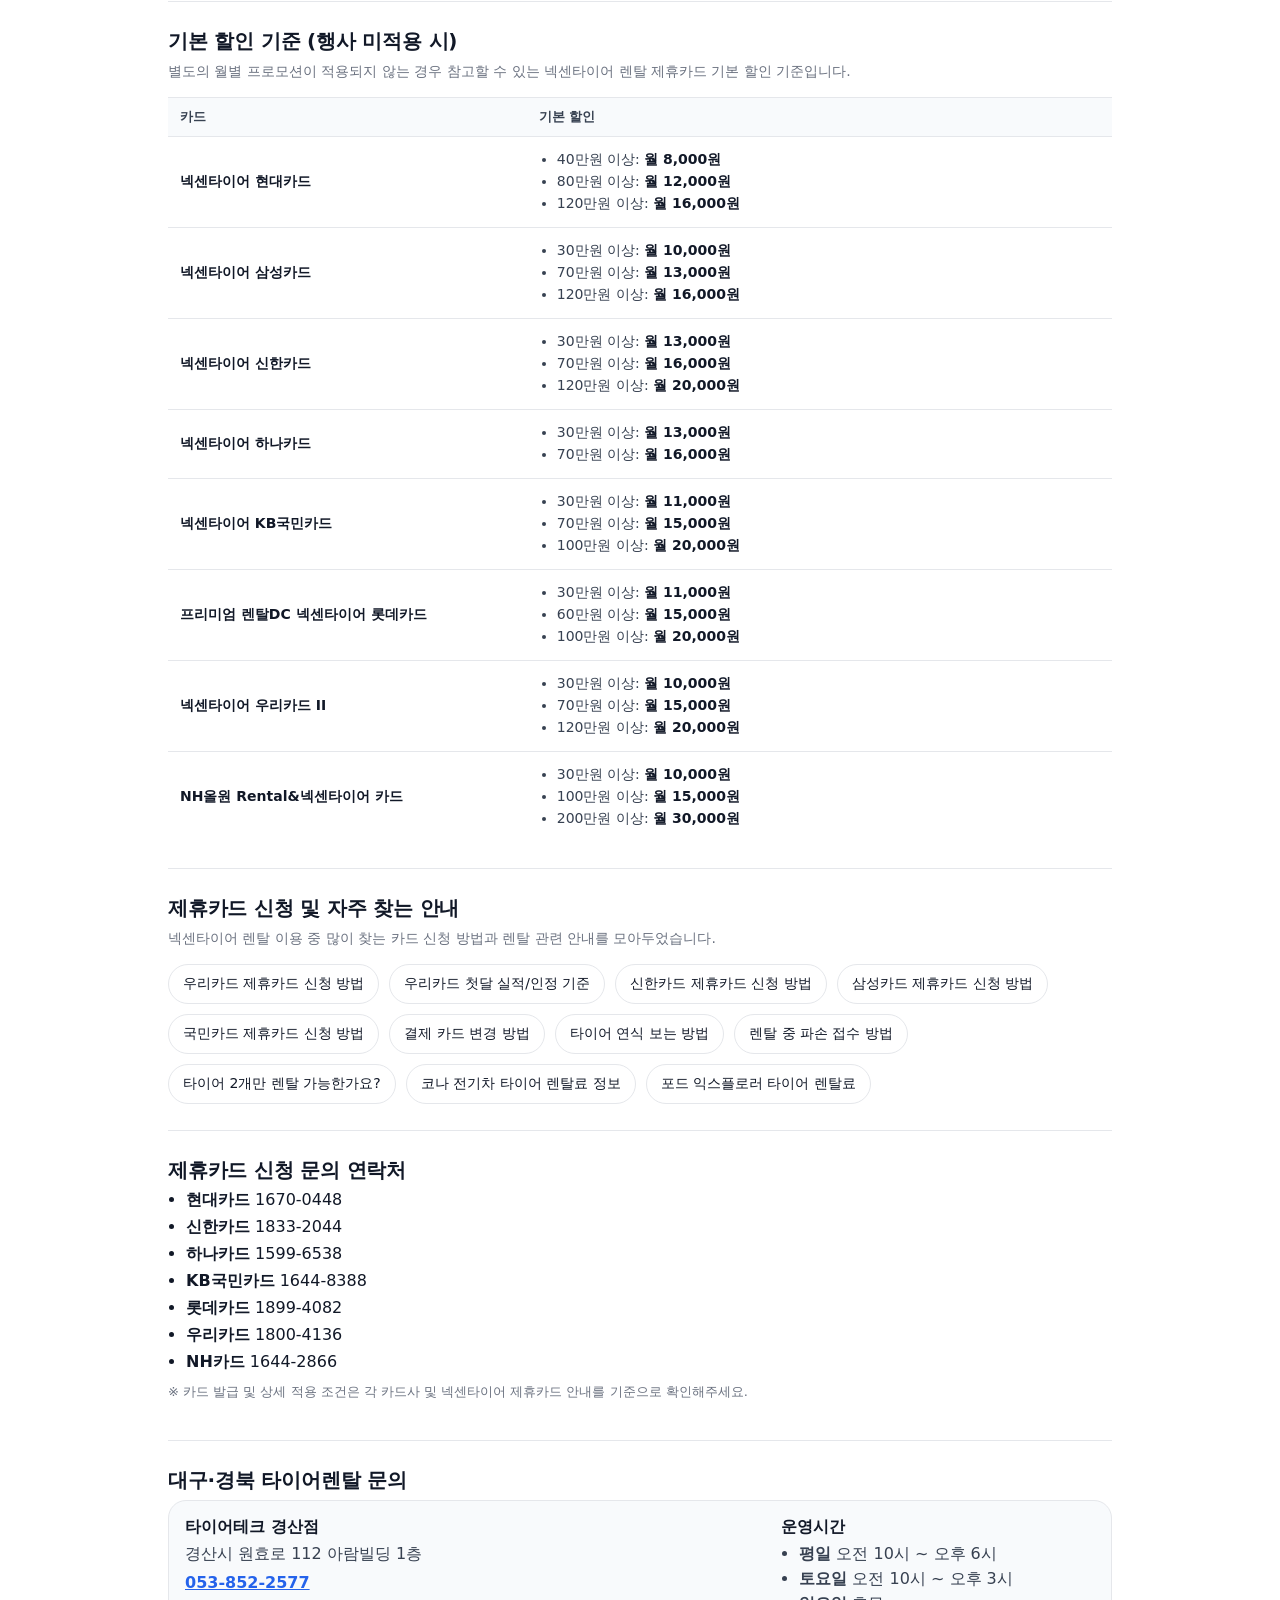
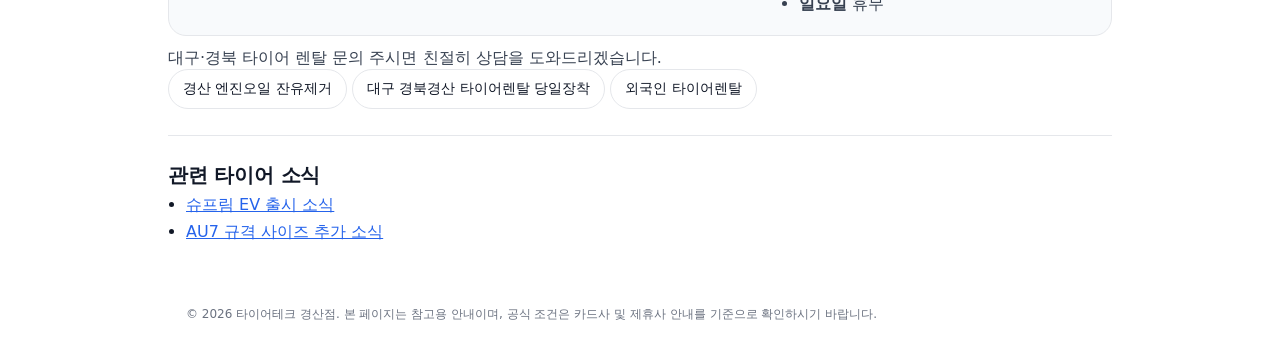
==== commit 4825de9c: "Add files via upload" ====
--- a/index.html
+++ b/index.html
@@ -6,11 +6,11 @@
   <meta charset="UTF-8" />
   <meta name="viewport" content="width=device-width, initial-scale=1.0" />
 
-  <title>넥센타이어 렌탈 제휴카드 10월 행사 안내 | 타이어테크 경산점</title>
+  <title>넥센타이어 렌탈 제휴카드 11월 행사 안내 | 타이어테크 경산점</title>
 
   <meta
     name="description"
-    content="2026년 10월 넥센타이어 렌탈 제휴카드 프로모션을 정리했습니다. 현대카드, NH카드, 삼성카드, 우리카드, 신한카드, 국민카드 월별 할인 혜택과 기본 할인 기준을 확인하세요."
+    content="2026년 11월 넥센타이어 렌탈 제휴카드 프로모션을 정리했습니다. 현대카드, NH카드, 삼성카드, 우리카드, 신한카드, 국민카드 월별 할인 혜택과 기본 할인 기준을 확인하세요."
   />
 
   <link rel="canonical" href="https://rental.tire210.com/" />
@@ -19,10 +19,10 @@
   <meta name="naver-site-verification" content="f28f86b7853e4f6704297b86d7def790b41e00e4" />
 
   <meta property="og:type" content="website" />
-  <meta property="og:title" content="2026년 10월 넥센타이어 렌탈 제휴카드 행사 안내" />
+  <meta property="og:title" content="2026년 11월 넥센타이어 렌탈 제휴카드 행사 안내" />
   <meta
     property="og:description"
-    content="현대카드 신규 출시! 2026년 10월 넥센타이어 렌탈 제휴카드 프로모션과 기본 할인 기준을 한눈에 확인하세요."
+    content="현대카드 신규 출시! 2026년 11월 넥센타이어 렌탈 제휴카드 프로모션과 기본 할인 기준을 한눈에 확인하세요."
   />
   <meta property="og:url" content="https://rental.tire210.com/" />
 
@@ -81,19 +81,19 @@
 
       <h1>
         넥센타이어 타이어렌탈 제휴카드<br />
-        2026년 10월 행사 안내
+        2026년 11월 행사 안내
       </h1>
 
       <div class="meta-row">
 
         <div class="meta-item">
           <span>기준</span>
-          <strong>2026년 10월</strong>
+          <strong>2026년 11월</strong>
         </div>
 
         <div class="meta-item">
           <span>마지막 업데이트</span>
-          <strong>2026년 10월 7일</strong>
+          <strong>2026년 11월 2일</strong>
         </div>
 
       </div>
@@ -105,9 +105,9 @@
 
         ※ 혜택 및 적용 조건은 카드사와 제휴사 정책에 따라 변경될 수 있습니다.<br />
 
-        ✅ 2026년 10월 넥센타이어 제휴카드 프로모션 기준으로 업데이트되었습니다.<br />
-
-        ✅ 10월 제휴카드 프로모션 기준으로 안내드립니다.
+        ✅ 2026년 11월 넥센타이어 제휴카드 프로모션 기준으로 업데이트되었습니다.<br />
+
+        ✅ 11월 제휴카드 프로모션 기준으로 안내드립니다.
       </p>
 
     </div>
@@ -116,13 +116,13 @@
 
   <main class="container">
 
-    <!-- 9월 프로모션 -->
+    <!-- 11월 프로모션 -->
     <section class="section">
 
-      <h2>2026년 10월 제휴카드 행사 혜택</h2>
+      <h2>2026년 11월 제휴카드 행사 혜택</h2>
 
       <p class="sub">
-        2026년 10월 발급 및 신청 조건에 따른 넥센타이어 렌탈 제휴카드 프로모션 안내입니다.
+        2026년 11월 발급 및 신청 조건에 따른 넥센타이어 렌탈 제휴카드 프로모션 안내입니다.
         카드별 신규발급 및 무실적 조건을 반드시 확인해주세요.
       </p>
 
@@ -147,7 +147,7 @@
               <thead>
                 <tr>
                   <th>전월 이용실적</th>
-                  <th>10월 월 혜택</th>
+                  <th>11월 월 혜택</th>
                 </tr>
               </thead>
 
